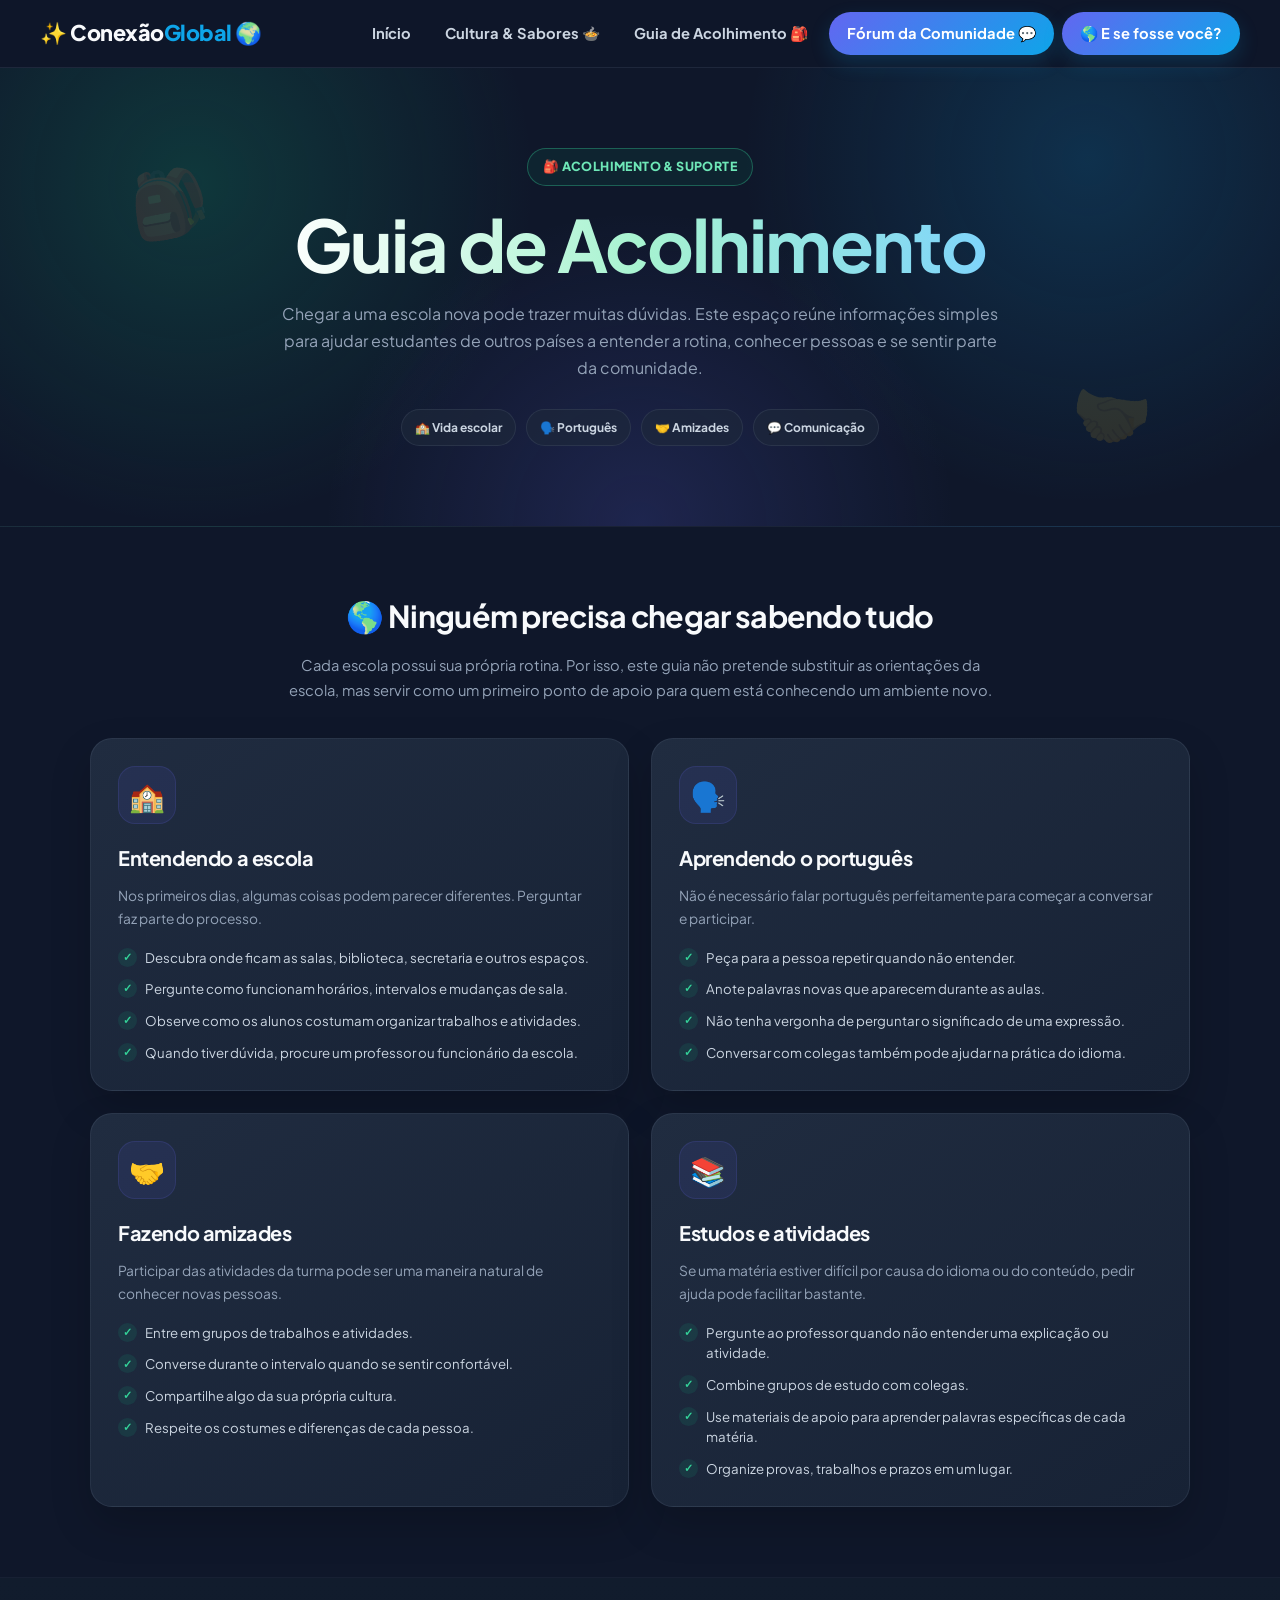
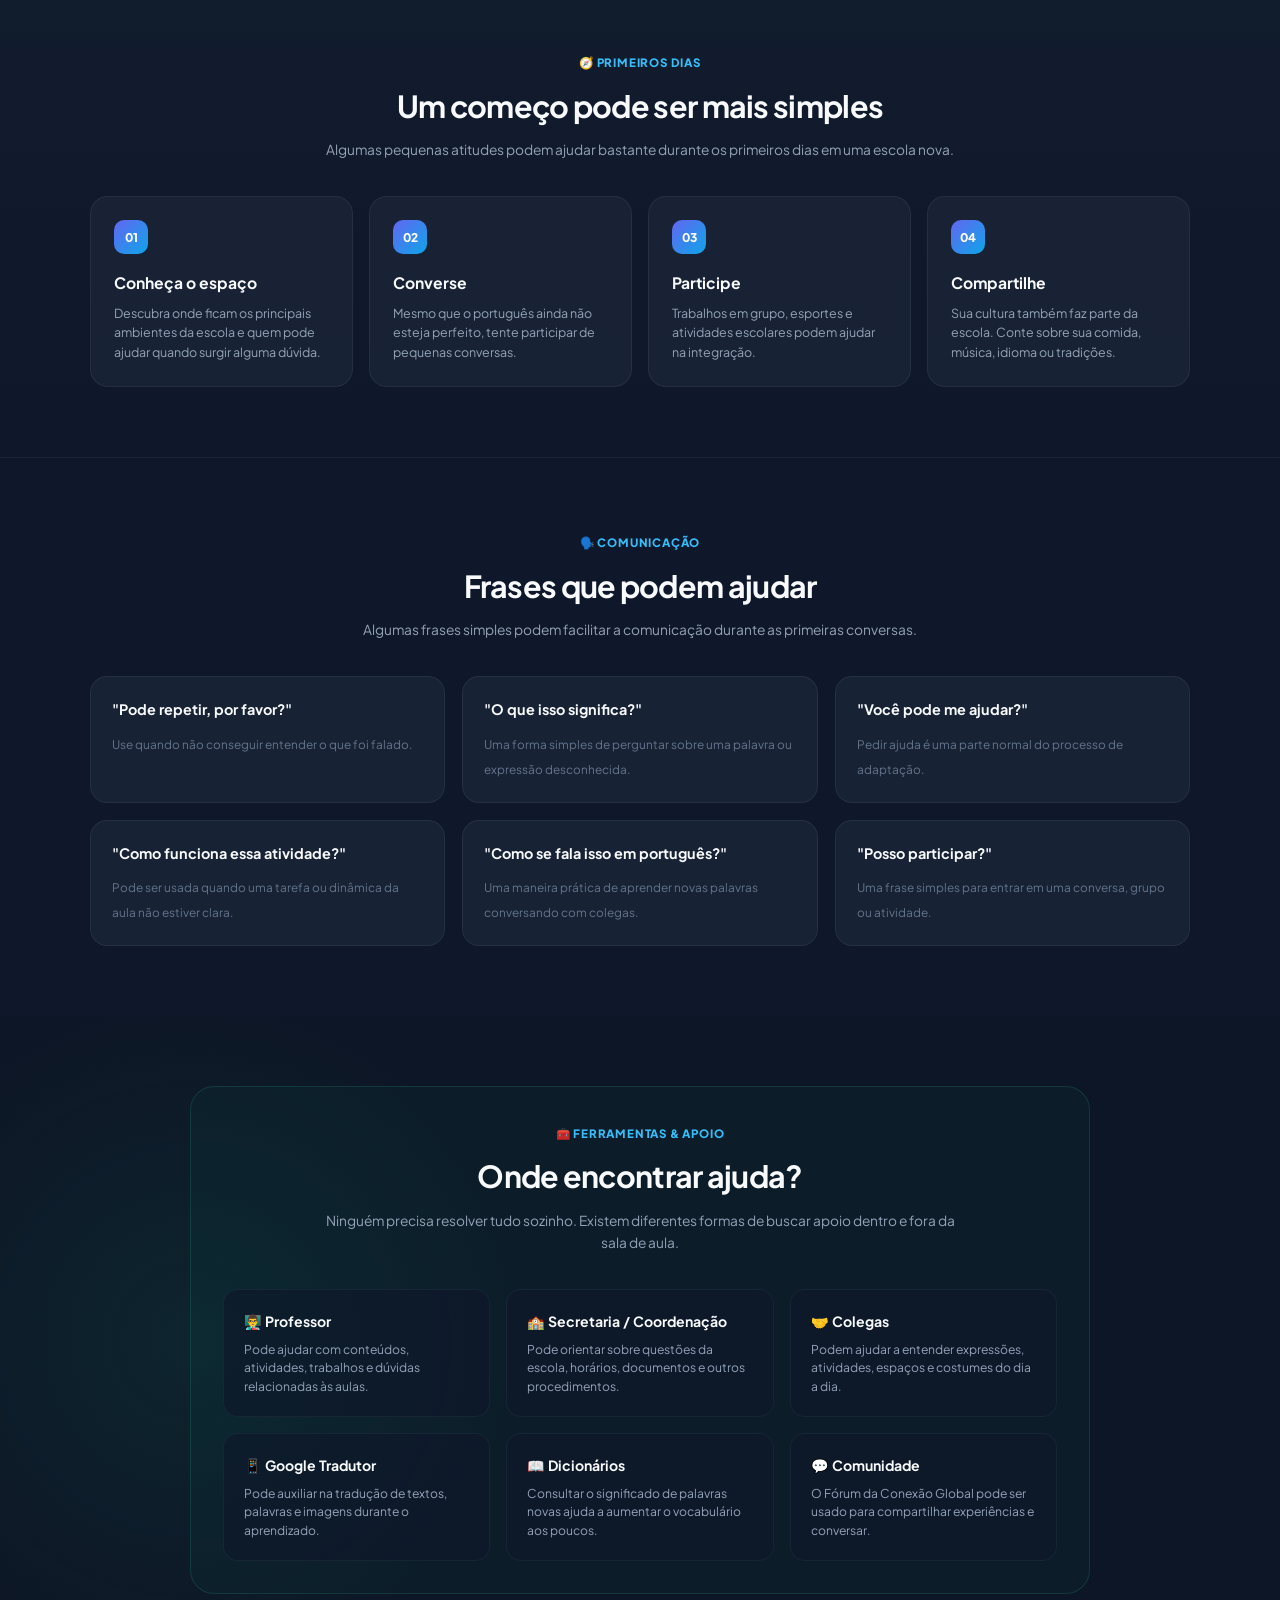
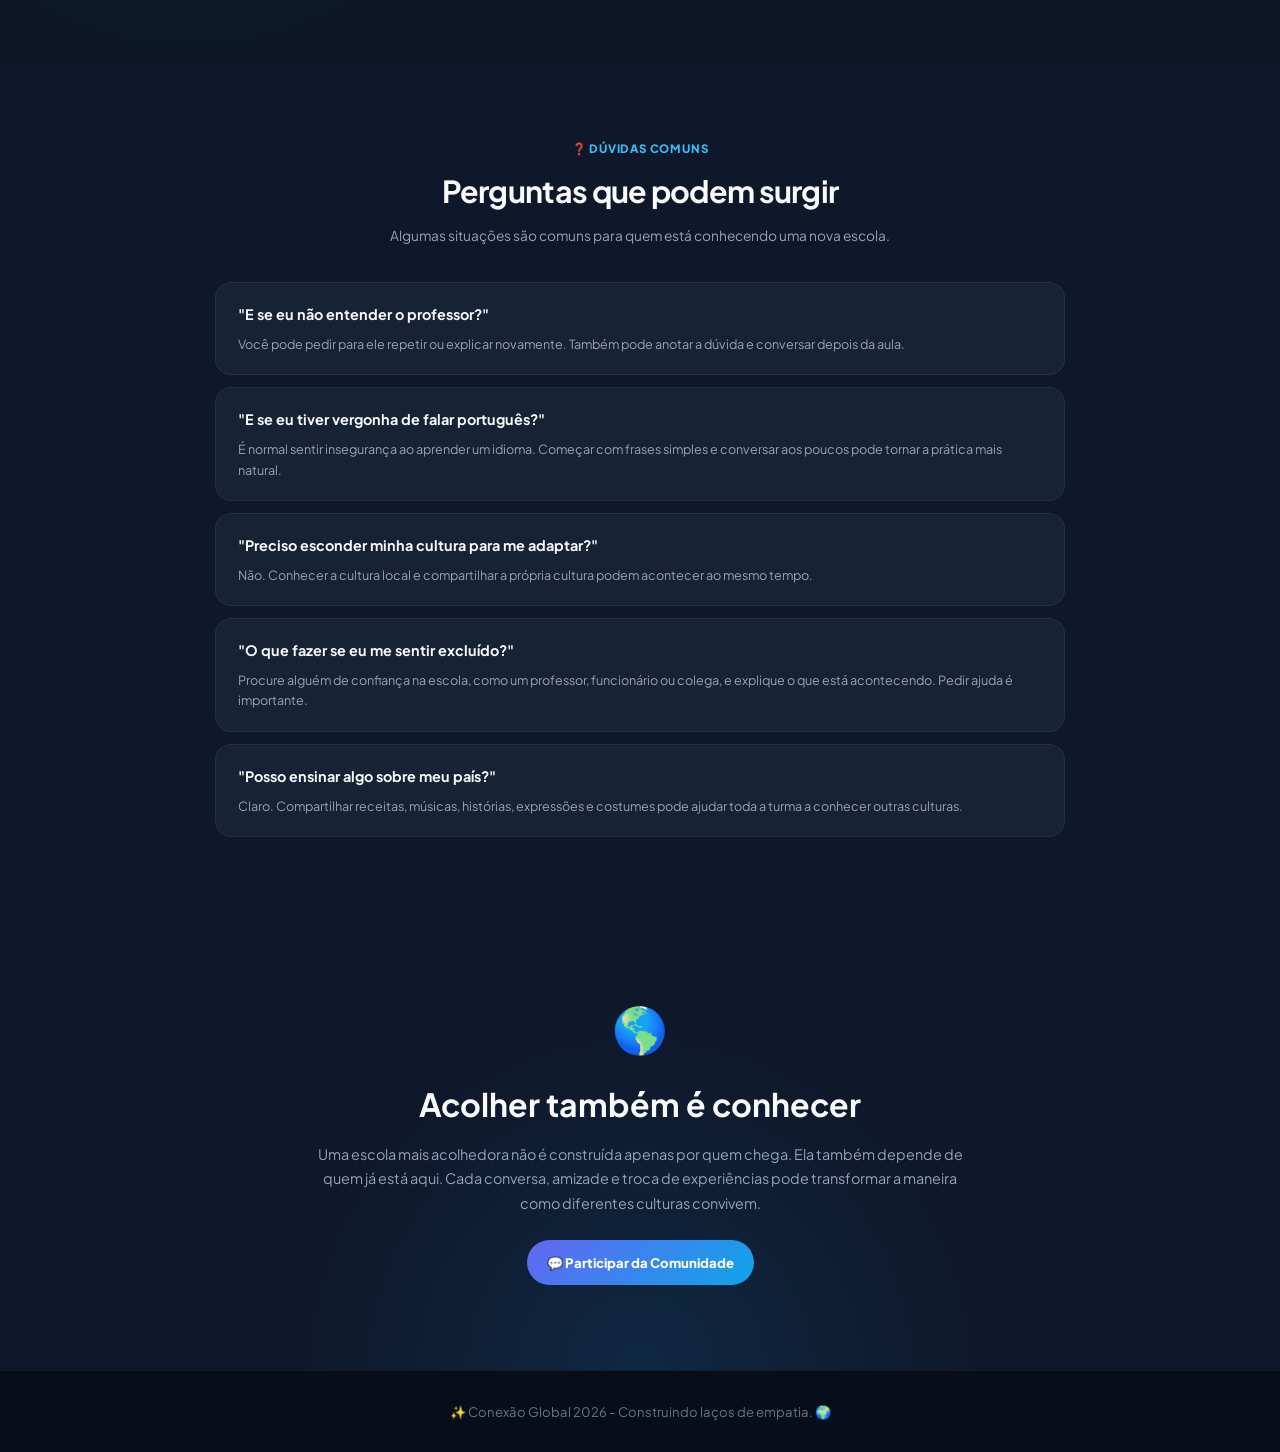
==== site.ciencia2026/acolhimento.html @ c2c811ea "principal" ====
<!DOCTYPE html>
<html lang="pt-BR">

<head>

    <meta charset="UTF-8">

    <meta
        name="viewport"
        content="width=device-width, initial-scale=1.0"
    >

    <title>
        Guia de Acolhimento - Conexão Global
    </title>

    <link
        rel="stylesheet"
        href="style.css"
    >

    <link
        href="https://fonts.googleapis.com/css2?family=Plus+Jakarta+Sans:wght@400;500;600;700;800&display=swap"
        rel="stylesheet"
    >

    <style>

        /* =====================================================
           PÁGINA
           ===================================================== */

        .acolhimento-page {

            overflow-x: hidden;

            overflow-y: auto;

        }


        /* =====================================================
           HERO
           ===================================================== */

        .acolhimento-hero {

            position: relative;

            min-height: 440px;

            display: flex;

            align-items: center;

            justify-content: center;

            text-align: center;

            padding: 80px 20px;

            overflow: hidden;

            background:

                radial-gradient(
                    circle at 15% 25%,
                    rgba(16, 185, 129, 0.20),
                    transparent 30%
                ),

                radial-gradient(
                    circle at 85% 20%,
                    rgba(14, 165, 233, 0.18),
                    transparent 30%
                ),

                radial-gradient(
                    circle at 50% 100%,
                    rgba(99, 102, 241, 0.18),
                    transparent 40%
                ),

                #0f172a;

            border-bottom:
                1px solid rgba(148, 163, 184, 0.08);

        }


        .acolhimento-hero::before {

            content: "🎒";

            position: absolute;

            left: 10%;

            top: 80px;

            font-size: 4rem;

            opacity: 0.12;

            transform: rotate(-12deg);

        }


        .acolhimento-hero::after {

            content: "🤝";

            position: absolute;

            right: 10%;

            bottom: 65px;

            font-size: 4rem;

            opacity: 0.12;

            transform: rotate(10deg);

        }


        .acolhimento-hero-content {

            position: relative;

            z-index: 2;

            max-width: 850px;

        }


        .acolhimento-kicker {

            display: inline-flex;

            align-items: center;

            gap: 7px;

            padding: 8px 15px;

            margin-bottom: 20px;

            border:
                1px solid rgba(52, 211, 153, 0.35);

            border-radius: 999px;

            background:
                rgba(16, 185, 129, 0.08);

            color: #6ee7b7;

            font-size: 0.78rem;

            font-weight: 800;

            letter-spacing: 0.4px;

        }


        .acolhimento-hero h1 {

            margin-bottom: 18px;

            font-size:
                clamp(2.5rem, 6vw, 4.5rem);

            line-height: 1.05;

            letter-spacing: -2px;

            background:

                linear-gradient(
                    90deg,
                    #ffffff,
                    #a7f3d0,
                    #7dd3fc
                );

            -webkit-background-clip: text;

            background-clip: text;

            color: transparent;

        }


        .acolhimento-hero p {

            max-width: 720px;

            margin: 0 auto;

            color: #94a3b8;

            font-size: 1rem;

            line-height: 1.7;

        }


        .hero-tags {

            display: flex;

            justify-content: center;

            flex-wrap: wrap;

            gap: 10px;

            margin-top: 28px;

        }


        .hero-tag {

            padding: 8px 13px;

            border:
                1px solid rgba(148, 163, 184, 0.12);

            border-radius: 999px;

            background:
                rgba(30, 41, 59, 0.65);

            color: #cbd5e1;

            font-size: 0.75rem;

            font-weight: 700;

        }


        /* =====================================================
           INTRO
           ===================================================== */

        .acolhimento-intro {

            padding: 65px 0 35px;

            text-align: center;

        }


        .acolhimento-intro h2 {

            margin-bottom: 12px;

            font-size: 1.9rem;

            letter-spacing: -0.7px;

        }


        .acolhimento-intro p {

            max-width: 720px;

            margin: 0 auto;

            color: #94a3b8;

            font-size: 0.92rem;

            line-height: 1.7;

        }


        /* =====================================================
           GRID PRINCIPAL
           ===================================================== */

        .acolhimento-grid {

            display: grid;

            grid-template-columns:
                repeat(2, 1fr);

            gap: 22px;

            padding-bottom: 70px;

        }


        /* =====================================================
           CARDS
           ===================================================== */

        .acolhimento-card {

            position: relative;

            padding: 27px;

            border:
                1px solid rgba(148, 163, 184, 0.12);

            border-radius: 22px;

            background:

                linear-gradient(
                    145deg,
                    #202c40,
                    #172235
                );

            box-shadow:
                0 18px 40px rgba(0, 0, 0, 0.18);

            transition:
                transform 0.25s ease,
                border-color 0.25s ease,
                box-shadow 0.25s ease;

        }


        .acolhimento-card:hover {

            transform: translateY(-5px);

            border-color:
                rgba(99, 102, 241, 0.30);

            box-shadow:
                0 25px 50px rgba(0, 0, 0, 0.25);

        }


        .card-icon {

            width: 58px;

            height: 58px;

            display: flex;

            align-items: center;

            justify-content: center;

            margin-bottom: 18px;

            border-radius: 17px;

            background:
                rgba(99, 102, 241, 0.10);

            border:
                1px solid rgba(99, 102, 241, 0.15);

            font-size: 1.8rem;

        }


        .acolhimento-card h3 {

            margin-bottom: 10px;

            color: #f8fafc;

            font-size: 1.25rem;

            letter-spacing: -0.4px;

        }


        .acolhimento-card > p {

            margin-bottom: 17px;

            color: #94a3b8;

            font-size: 0.86rem;

            line-height: 1.7;

        }


        /* =====================================================
           LISTAS
           ===================================================== */

        .info-list {

            display: flex;

            flex-direction: column;

            gap: 11px;

            margin: 0;

            padding: 0;

            list-style: none;

        }


        .info-list li {

            position: relative;

            padding-left: 27px;

            color: #cbd5e1;

            font-size: 0.83rem;

            line-height: 1.55;

        }


        .info-list li::before {

            content: "✓";

            position: absolute;

            left: 0;

            top: 0;

            width: 19px;

            height: 19px;

            display: flex;

            align-items: center;

            justify-content: center;

            border-radius: 50%;

            background:
                rgba(16, 185, 129, 0.12);

            color: #34d399;

            font-size: 0.68rem;

            font-weight: 900;

        }


        /* =====================================================
           PRIMEIROS PASSOS
           ===================================================== */

        .passos-section {

            padding: 70px 0;

            background:
                linear-gradient(
                    180deg,
                    #111c2d,
                    #0f172a
                );

            border-top:
                1px solid rgba(148, 163, 184, 0.06);

            border-bottom:
                1px solid rgba(148, 163, 184, 0.06);

        }


        .section-title {

            text-align: center;

            margin-bottom: 35px;

        }


        .section-title span {

            display: inline-block;

            margin-bottom: 9px;

            color: #38bdf8;

            font-size: 0.72rem;

            font-weight: 800;

            letter-spacing: 0.8px;

        }


        .section-title h2 {

            margin-bottom: 9px;

            font-size: 1.9rem;

            letter-spacing: -0.7px;

        }


        .section-title p {

            max-width: 650px;

            margin: 0 auto;

            color: #94a3b8;

            font-size: 0.86rem;

            line-height: 1.6;

        }


        .passos-grid {

            display: grid;

            grid-template-columns:
                repeat(4, 1fr);

            gap: 16px;

        }


        .passo {

            padding: 23px;

            border:
                1px solid rgba(148, 163, 184, 0.10);

            border-radius: 18px;

            background:
                rgba(30, 41, 59, 0.62);

        }


        .passo-numero {

            display: inline-flex;

            align-items: center;

            justify-content: center;

            width: 34px;

            height: 34px;

            margin-bottom: 16px;

            border-radius: 10px;

            background:
                linear-gradient(
                    135deg,
                    #6366f1,
                    #0ea5e9
                );

            color: white;

            font-size: 0.75rem;

            font-weight: 800;

        }


        .passo h3 {

            margin-bottom: 8px;

            color: #f8fafc;

            font-size: 0.98rem;

        }


        .passo p {

            color: #94a3b8;

            font-size: 0.78rem;

            line-height: 1.6;

        }


        /* =====================================================
           FRASES ÚTEIS
           ===================================================== */

        .frases-section {

            padding: 70px 0;

        }


        .frases-grid {

            display: grid;

            grid-template-columns:
                repeat(3, 1fr);

            gap: 17px;

        }


        .frase {

            padding: 21px;

            border-radius: 17px;

            background:
                #172235;

            border:
                1px solid rgba(148, 163, 184, 0.10);

        }


        .frase-portugues {

            display: block;

            margin-bottom: 8px;

            color: #f8fafc;

            font-size: 0.9rem;

            font-weight: 700;

        }


        .frase-explicacao {

            color: #64748b;

            font-size: 0.74rem;

            line-height: 1.5;

        }


        /* =====================================================
           AJUDA
           ===================================================== */

        .ajuda-section {

            padding: 70px 0;

            background:

                radial-gradient(
                    circle at 15% 50%,
                    rgba(16, 185, 129, 0.09),
                    transparent 30%
                ),

                #0d1626;

        }


        .ajuda-box {

            max-width: 900px;

            margin: 0 auto;

            padding: 32px;

            border:
                1px solid rgba(52, 211, 153, 0.15);

            border-radius: 24px;

            background:
                rgba(16, 185, 129, 0.035);

        }


        .ajuda-grid {

            display: grid;

            grid-template-columns:
                repeat(3, 1fr);

            gap: 16px;

            margin-top: 25px;

        }


        .ajuda-item {

            padding: 20px;

            border-radius: 15px;

            background:
                rgba(15, 23, 42, 0.65);

            border:
                1px solid rgba(148, 163, 184, 0.08);

        }


        .ajuda-item strong {

            display: block;

            margin-bottom: 7px;

            color: #f8fafc;

            font-size: 0.88rem;

        }


        .ajuda-item p {

            color: #94a3b8;

            font-size: 0.76rem;

            line-height: 1.55;

        }


        /* =====================================================
           FAQ
           ===================================================== */

        .faq-section {

            padding: 70px 0;

        }


        .faq-list {

            max-width: 850px;

            margin: 0 auto;

            display: flex;

            flex-direction: column;

            gap: 12px;

        }


        .faq-item {

            padding: 20px 22px;

            border:
                1px solid rgba(148, 163, 184, 0.10);

            border-radius: 16px;

            background:
                #172235;

        }


        .faq-item h3 {

            margin-bottom: 8px;

            color: #f8fafc;

            font-size: 0.9rem;

        }


        .faq-item p {

            color: #94a3b8;

            font-size: 0.79rem;

            line-height: 1.6;

        }


        /* =====================================================
           MENSAGEM FINAL
           ===================================================== */

        .acolhimento-final {

            padding: 85px 20px;

            text-align: center;

            background:

                radial-gradient(
                    circle at 50% 100%,
                    rgba(14, 165, 233, 0.12),
                    transparent 45%
                ),

                #0f172a;

        }


        .acolhimento-final-icon {

            font-size: 2.8rem;

            margin-bottom: 15px;

        }


        .acolhimento-final h2 {

            margin-bottom: 12px;

            font-size: 2rem;

        }


        .acolhimento-final p {

            max-width: 650px;

            margin: 0 auto 25px;

            color: #94a3b8;

            font-size: 0.9rem;

            line-height: 1.7;

        }


        .final-button {

            display: inline-flex;

            align-items: center;

            gap: 7px;

            padding: 12px 20px;

            border-radius: 999px;

            background:

                linear-gradient(
                    135deg,
                    #6366f1,
                    #0ea5e9
                );

            color: white;

            text-decoration: none;

            font-size: 0.82rem;

            font-weight: 800;

            transition:
                transform 0.2s ease,
                box-shadow 0.2s ease;

        }


        .final-button:hover {

            transform: translateY(-2px);

            box-shadow:
                0 12px 28px rgba(99, 102, 241, 0.25);

        }


        /* =====================================================
           RESPONSIVO
           ===================================================== */

        @media (max-width: 900px) {

            .passos-grid {

                grid-template-columns:
                    repeat(2, 1fr);

            }


            .frases-grid {

                grid-template-columns:
                    repeat(2, 1fr);

            }


            .ajuda-grid {

                grid-template-columns:
                    1fr;

            }

        }


        @media (max-width: 720px) {

            .acolhimento-hero {

                min-height: 400px;

                padding:
                    65px 20px 70px;

            }


            .acolhimento-hero h1 {

                font-size: 2.7rem;

            }


            .acolhimento-hero::before,
            .acolhimento-hero::after {

                display: none;

            }


            .acolhimento-grid {

                grid-template-columns:
                    1fr;

            }


            .passos-grid {

                grid-template-columns:
                    1fr;

            }


            .frases-grid {

                grid-template-columns:
                    1fr;

            }


            .ajuda-box {

                padding: 22px;

            }

        }


        @media (max-width: 480px) {

            .acolhimento-hero h1 {

                font-size: 2.25rem;

            }


            .acolhimento-hero p {

                font-size: 0.88rem;

            }


            .hero-tags {

                flex-direction: column;

                align-items: center;

            }


            .acolhimento-card {

                padding: 22px;

            }


            .section-title h2 {

                font-size: 1.6rem;

            }

        }

    </style>

</head>


<body class="acolhimento-page">


    <!-- =====================================================
         MENU
         ===================================================== -->

    <header>

        <div class="logo">

            ✨ Conexão<span>Global</span> 🌍

        </div>


        <nav>

    <a href="index.html">
        Início
    </a>

    <a href="cultura.html">
        Cultura & Sabores 🍲
    </a>

    <a href="acolhimento.html">
        Guia de Acolhimento 🎒
    </a>

    <a
        href="comunidade.html"
        class="nav-btn"
    >
        Fórum da Comunidade 💬
    </a>

    <a
        href="experiencia.html"
        class="nav-btn"
    >
        🌎 E se fosse você?
    </a>

</nav>

    </header>



    <!-- =====================================================
         HERO
         ===================================================== -->

    <section class="acolhimento-hero">

        <div class="acolhimento-hero-content">

            <span class="acolhimento-kicker">
                🎒 ACOLHIMENTO & SUPORTE
            </span>


            <h1>
                Guia de Acolhimento
            </h1>


            <p>
                Chegar a uma escola nova pode trazer muitas dúvidas.
                Este espaço reúne informações simples para ajudar
                estudantes de outros países a entender a rotina,
                conhecer pessoas e se sentir parte da comunidade.
            </p>


            <div class="hero-tags">

                <span class="hero-tag">
                    🏫 Vida escolar
                </span>

                <span class="hero-tag">
                    🗣️ Português
                </span>

                <span class="hero-tag">
                    🤝 Amizades
                </span>

                <span class="hero-tag">
                    💬 Comunicação
                </span>

            </div>

        </div>

    </section>



    <!-- =====================================================
         INTRO
         ===================================================== -->

    <section class="acolhimento-intro">

        <div class="container">

            <h2>
                🌎 Ninguém precisa chegar sabendo tudo
            </h2>


            <p>
                Cada escola possui sua própria rotina. Por isso,
                este guia não pretende substituir as orientações
                da escola, mas servir como um primeiro ponto de apoio
                para quem está conhecendo um ambiente novo.
            </p>

        </div>

    </section>



    <!-- =====================================================
         CARDS PRINCIPAIS
         ===================================================== -->

    <main class="container">

        <div class="acolhimento-grid">


            <!-- CARD 1 -->

            <article class="acolhimento-card">

                <div class="card-icon">
                    🏫
                </div>


                <h3>
                    Entendendo a escola
                </h3>


                <p>
                    Nos primeiros dias, algumas coisas podem parecer
                    diferentes. Perguntar faz parte do processo.
                </p>


                <ul class="info-list">

                    <li>
                        Descubra onde ficam as salas, biblioteca,
                        secretaria e outros espaços.
                    </li>

                    <li>
                        Pergunte como funcionam horários,
                        intervalos e mudanças de sala.
                    </li>

                    <li>
                        Observe como os alunos costumam organizar
                        trabalhos e atividades.
                    </li>

                    <li>
                        Quando tiver dúvida, procure um professor
                        ou funcionário da escola.
                    </li>

                </ul>

            </article>



            <!-- CARD 2 -->

            <article class="acolhimento-card">

                <div class="card-icon">
                    🗣️
                </div>


                <h3>
                    Aprendendo o português
                </h3>


                <p>
                    Não é necessário falar português perfeitamente
                    para começar a conversar e participar.
                </p>


                <ul class="info-list">

                    <li>
                        Peça para a pessoa repetir quando não entender.
                    </li>

                    <li>
                        Anote palavras novas que aparecem durante
                        as aulas.
                    </li>

                    <li>
                        Não tenha vergonha de perguntar o significado
                        de uma expressão.
                    </li>

                    <li>
                        Conversar com colegas também pode ajudar
                        na prática do idioma.
                    </li>

                </ul>

            </article>



            <!-- CARD 3 -->

            <article class="acolhimento-card">

                <div class="card-icon">
                    🤝
                </div>


                <h3>
                    Fazendo amizades
                </h3>


                <p>
                    Participar das atividades da turma pode ser uma
                    maneira natural de conhecer novas pessoas.
                </p>


                <ul class="info-list">

                    <li>
                        Entre em grupos de trabalhos e atividades.
                    </li>

                    <li>
                        Converse durante o intervalo quando se sentir
                        confortável.
                    </li>

                    <li>
                        Compartilhe algo da sua própria cultura.
                    </li>

                    <li>
                        Respeite os costumes e diferenças de cada pessoa.
                    </li>

                </ul>

            </article>



            <!-- CARD 4 -->

            <article class="acolhimento-card">

                <div class="card-icon">
                    📚
                </div>


                <h3>
                    Estudos e atividades
                </h3>


                <p>
                    Se uma matéria estiver difícil por causa do idioma
                    ou do conteúdo, pedir ajuda pode facilitar bastante.
                </p>


                <ul class="info-list">

                    <li>
                        Pergunte ao professor quando não entender uma
                        explicação ou atividade.
                    </li>

                    <li>
                        Combine grupos de estudo com colegas.
                    </li>

                    <li>
                        Use materiais de apoio para aprender palavras
                        específicas de cada matéria.
                    </li>

                    <li>
                        Organize provas, trabalhos e prazos em um lugar.
                    </li>

                </ul>

            </article>

        </div>

    </main>



    <!-- =====================================================
         PRIMEIROS PASSOS
         ===================================================== -->

    <section class="passos-section">

        <div class="container">

            <div class="section-title">

                <span>
                    🧭 PRIMEIROS DIAS
                </span>


                <h2>
                    Um começo pode ser mais simples
                </h2>


                <p>
                    Algumas pequenas atitudes podem ajudar bastante
                    durante os primeiros dias em uma escola nova.
                </p>

            </div>


            <div class="passos-grid">


                <div class="passo">

                    <span class="passo-numero">
                        01
                    </span>


                    <h3>
                        Conheça o espaço
                    </h3>


                    <p>
                        Descubra onde ficam os principais ambientes
                        da escola e quem pode ajudar quando surgir
                        alguma dúvida.
                    </p>

                </div>



                <div class="passo">

                    <span class="passo-numero">
                        02
                    </span>


                    <h3>
                        Converse
                    </h3>


                    <p>
                        Mesmo que o português ainda não esteja perfeito,
                        tente participar de pequenas conversas.
                    </p>

                </div>



                <div class="passo">

                    <span class="passo-numero">
                        03
                    </span>


                    <h3>
                        Participe
                    </h3>


                    <p>
                        Trabalhos em grupo, esportes e atividades
                        escolares podem ajudar na integração.
                    </p>

                </div>



                <div class="passo">

                    <span class="passo-numero">
                        04
                    </span>


                    <h3>
                        Compartilhe
                    </h3>


                    <p>
                        Sua cultura também faz parte da escola.
                        Conte sobre sua comida, música, idioma ou tradições.
                    </p>

                </div>


            </div>

        </div>

    </section>



    <!-- =====================================================
         FRASES ÚTEIS
         ===================================================== -->

    <section class="frases-section">

        <div class="container">

            <div class="section-title">

                <span>
                    🗣️ COMUNICAÇÃO
                </span>


                <h2>
                    Frases que podem ajudar
                </h2>


                <p>
                    Algumas frases simples podem facilitar a comunicação
                    durante as primeiras conversas.
                </p>

            </div>


            <div class="frases-grid">


                <div class="frase">

                    <span class="frase-portugues">
                        "Pode repetir, por favor?"
                    </span>


                    <span class="frase-explicacao">
                        Use quando não conseguir entender o que foi falado.
                    </span>

                </div>



                <div class="frase">

                    <span class="frase-portugues">
                        "O que isso significa?"
                    </span>


                    <span class="frase-explicacao">
                        Uma forma simples de perguntar sobre uma palavra
                        ou expressão desconhecida.
                    </span>

                </div>



                <div class="frase">

                    <span class="frase-portugues">
                        "Você pode me ajudar?"
                    </span>


                    <span class="frase-explicacao">
                        Pedir ajuda é uma parte normal do processo de adaptação.
                    </span>

                </div>



                <div class="frase">

                    <span class="frase-portugues">
                        "Como funciona essa atividade?"
                    </span>


                    <span class="frase-explicacao">
                        Pode ser usada quando uma tarefa ou dinâmica
                        da aula não estiver clara.
                    </span>

                </div>



                <div class="frase">

                    <span class="frase-portugues">
                        "Como se fala isso em português?"
                    </span>


                    <span class="frase-explicacao">
                        Uma maneira prática de aprender novas palavras
                        conversando com colegas.
                    </span>

                </div>



                <div class="frase">

                    <span class="frase-portugues">
                        "Posso participar?"
                    </span>


                    <span class="frase-explicacao">
                        Uma frase simples para entrar em uma conversa,
                        grupo ou atividade.
                    </span>

                </div>


            </div>

        </div>

    </section>



    <!-- =====================================================
         APLICATIVOS + APOIO
         ===================================================== -->

    <section class="ajuda-section">

        <div class="container">

            <div class="ajuda-box">

                <div class="section-title">

                    <span>
                        🧰 FERRAMENTAS & APOIO
                    </span>


                    <h2>
                        Onde encontrar ajuda?
                    </h2>


                    <p>
                        Ninguém precisa resolver tudo sozinho.
                        Existem diferentes formas de buscar apoio
                        dentro e fora da sala de aula.
                    </p>

                </div>


                <div class="ajuda-grid">


                    <div class="ajuda-item">

                        <strong>
                            👨‍🏫 Professor
                        </strong>


                        <p>
                            Pode ajudar com conteúdos, atividades,
                            trabalhos e dúvidas relacionadas às aulas.
                        </p>

                    </div>



                    <div class="ajuda-item">

                        <strong>
                            🏫 Secretaria / Coordenação
                        </strong>


                        <p>
                            Pode orientar sobre questões da escola,
                            horários, documentos e outros procedimentos.
                        </p>

                    </div>



                    <div class="ajuda-item">

                        <strong>
                            🤝 Colegas
                        </strong>


                        <p>
                            Podem ajudar a entender expressões,
                            atividades, espaços e costumes do dia a dia.
                        </p>

                    </div>



                    <div class="ajuda-item">

                        <strong>
                            📱 Google Tradutor
                        </strong>


                        <p>
                            Pode auxiliar na tradução de textos,
                            palavras e imagens durante o aprendizado.
                        </p>

                    </div>



                    <div class="ajuda-item">

                        <strong>
                            📖 Dicionários
                        </strong>


                        <p>
                            Consultar o significado de palavras novas
                            ajuda a aumentar o vocabulário aos poucos.
                        </p>

                    </div>



                    <div class="ajuda-item">

                        <strong>
                            💬 Comunidade
                        </strong>


                        <p>
                            O Fórum da Conexão Global pode ser usado
                            para compartilhar experiências e conversar.
                        </p>

                    </div>


                </div>

            </div>

        </div>

    </section>



    <!-- =====================================================
         FAQ
         ===================================================== -->

    <section class="faq-section">

        <div class="container">

            <div class="section-title">

                <span>
                    ❓ DÚVIDAS COMUNS
                </span>


                <h2>
                    Perguntas que podem surgir
                </h2>


                <p>
                    Algumas situações são comuns para quem está
                    conhecendo uma nova escola.
                </p>

            </div>


            <div class="faq-list">


                <div class="faq-item">

                    <h3>
                        "E se eu não entender o professor?"
                    </h3>


                    <p>
                        Você pode pedir para ele repetir ou explicar
                        novamente. Também pode anotar a dúvida e
                        conversar depois da aula.
                    </p>

                </div>



                <div class="faq-item">

                    <h3>
                        "E se eu tiver vergonha de falar português?"
                    </h3>


                    <p>
                        É normal sentir insegurança ao aprender um
                        idioma. Começar com frases simples e conversar
                        aos poucos pode tornar a prática mais natural.
                    </p>

                </div>



                <div class="faq-item">

                    <h3>
                        "Preciso esconder minha cultura para me adaptar?"
                    </h3>


                    <p>
                        Não. Conhecer a cultura local e compartilhar
                        a própria cultura podem acontecer ao mesmo tempo.
                    </p>

                </div>



                <div class="faq-item">

                    <h3>
                        "O que fazer se eu me sentir excluído?"
                    </h3>


                    <p>
                        Procure alguém de confiança na escola, como
                        um professor, funcionário ou colega, e explique
                        o que está acontecendo. Pedir ajuda é importante.
                    </p>

                </div>



                <div class="faq-item">

                    <h3>
                        "Posso ensinar algo sobre meu país?"
                    </h3>


                    <p>
                        Claro. Compartilhar receitas, músicas, histórias,
                        expressões e costumes pode ajudar toda a turma
                        a conhecer outras culturas.
                    </p>

                </div>


            </div>

        </div>

    </section>



    <!-- =====================================================
         MENSAGEM FINAL
         ===================================================== -->

    <section class="acolhimento-final">

        <div class="acolhimento-final-icon">
            🌎
        </div>


        <h2>
            Acolher também é conhecer
        </h2>


        <p>
            Uma escola mais acolhedora não é construída apenas por
            quem chega. Ela também depende de quem já está aqui.
            Cada conversa, amizade e troca de experiências pode
            transformar a maneira como diferentes culturas convivem.
        </p>


        <a
            href="comunidade.html"
            class="final-button"
        >
            💬 Participar da Comunidade
        </a>

    </section>



    <!-- =====================================================
         FOOTER
         ===================================================== -->

    <footer>

        <p>
            ✨ Conexão Global 2026 - Construindo laços de empatia. 🌍
        </p>

    </footer>


</body>

</html>
---- site.ciencia2026/style.css ----
/* =========================================================
   CONEXÃO GLOBAL
   STYLE.CSS COMPLETO
   ========================================================= */


/* =========================================================
   VARIÁVEIS
   ========================================================= */

:root {
    --primary: #6366f1;
    --primary-dark: #4f46e5;
    --secondary: #0ea5e9;
    --accent: #ec4899;

    --bg-main: #0f172a;
    --bg-dark: #0b1120;
    --bg-card: #1e293b;
    --bg-card-light: #243149;

    --text-main: #f8fafc;
    --text-muted: #94a3b8;

    --border: rgba(148, 163, 184, 0.16);

    --success: #10b981;
    --danger: #ef4444;

    --shadow:
        0 20px 50px rgba(0, 0, 0, 0.25);

    --radius: 20px;
}


/* =========================================================
   RESET
   ========================================================= */

* {
    margin: 0;
    padding: 0;
    box-sizing: border-box;
}

html {
    scroll-behavior: smooth;
}

body {
    font-family: "Plus Jakarta Sans", Arial, sans-serif;
    background: var(--bg-main);
    color: var(--text-main);
    line-height: 1.6;
    min-height: 100vh;
}

button,
input,
textarea,
select {
    font-family: inherit;
}

button {
    cursor: pointer;
}

a {
    color: inherit;
    text-decoration: none;
}

img {
    max-width: 100%;
    display: block;
}


/* =========================================================
   SCROLLBAR
   ========================================================= */

::-webkit-scrollbar {
    width: 10px;
}

::-webkit-scrollbar-track {
    background: #080d1a;
}

::-webkit-scrollbar-thumb {
    background: #334155;
    border-radius: 20px;
}

::-webkit-scrollbar-thumb:hover {
    background: #475569;
}


/* =========================================================
   HEADER
   ========================================================= */

header {
    height: 68px;
    width: 100%;

    display: flex;
    align-items: center;
    justify-content: space-between;

    padding: 0 40px;

    background: rgba(15, 23, 42, 0.94);

    border-bottom: 1px solid rgba(148, 163, 184, 0.12);

    position: sticky;
    top: 0;
    z-index: 1000;

    backdrop-filter: blur(14px);
}

.logo {
    font-size: 1.35rem;
    font-weight: 800;
    letter-spacing: -0.5px;
    white-space: nowrap;
}

.logo span {
    color: var(--secondary);
}

nav {
    display: flex;
    align-items: center;
    gap: 8px;
}

nav a {
    color: #cbd5e1;

    font-size: 0.92rem;
    font-weight: 700;

    padding: 9px 13px;

    border-radius: 999px;

    transition:
        color 0.2s ease,
        background 0.2s ease,
        transform 0.2s ease;
}

nav a:hover {
    color: white;
    background: rgba(99, 102, 241, 0.12);
    transform: translateY(-1px);
}

nav .nav-btn {
    color: white;

    background:
        linear-gradient(
            135deg,
            var(--primary),
            var(--secondary)
        );

    padding: 10px 18px;

    box-shadow:
        0 8px 20px rgba(14, 165, 233, 0.18);
}

nav .nav-btn:hover {
    color: white;

    background:
        linear-gradient(
            135deg,
            #5558e8,
            #0797dc
        );

    transform: translateY(-2px);
}


/* =========================================================
   CONTAINERS
   ========================================================= */

.container {
    width: min(1100px, calc(100% - 40px));
    margin: 0 auto;
}

section {
    padding: 80px 0;
}


/* =========================================================
   HERO
   ========================================================= */

.hero {
    min-height: 570px;

    display: flex;
    align-items: center;
    justify-content: center;

    text-align: center;

    padding: 80px 20px;

    background:
        radial-gradient(
            circle at 20% 20%,
            rgba(99, 102, 241, 0.25),
            transparent 35%
        ),
        radial-gradient(
            circle at 80% 30%,
            rgba(14, 165, 233, 0.2),
            transparent 35%
        ),
        radial-gradient(
            circle at 50% 100%,
            rgba(236, 72, 153, 0.12),
            transparent 35%
        ),
        var(--bg-main);
}

.hero-content {
    max-width: 850px;
}

.badge {
    display: inline-flex;
    align-items: center;

    padding: 8px 15px;

    border: 1px solid rgba(99, 102, 241, 0.35);

    border-radius: 999px;

    background: rgba(99, 102, 241, 0.1);

    color: #c7d2fe;

    font-size: 0.85rem;
    font-weight: 700;

    margin-bottom: 22px;
}

.hero h1 {
    font-size: clamp(2.6rem, 6vw, 5rem);

    line-height: 1.05;

    letter-spacing: -2px;

    margin-bottom: 24px;

    background:
        linear-gradient(
            90deg,
            #ffffff,
            #c7d2fe,
            #7dd3fc
        );

    -webkit-background-clip: text;
    background-clip: text;

    color: transparent;
}

.hero p {
    max-width: 720px;

    margin: 0 auto 30px;

    color: var(--text-muted);

    font-size: 1.1rem;
}


/* =========================================================
   BOTÕES
   ========================================================= */

.btn {
    display: inline-flex;

    align-items: center;
    justify-content: center;

    border: none;

    border-radius: 999px;

    padding: 13px 23px;

    font-weight: 800;

    transition:
        transform 0.2s ease,
        box-shadow 0.2s ease,
        background 0.2s ease;
}

.btn:hover {
    transform: translateY(-2px);
}

.btn-primary {
    color: white;

    background:
        linear-gradient(
            135deg,
            var(--primary),
            var(--secondary)
        );

    box-shadow:
        0 10px 28px rgba(99, 102, 241, 0.25);
}

.btn-primary:hover {
    box-shadow:
        0 15px 35px rgba(99, 102, 241, 0.35);
}


/* =========================================================
   TÍTULOS DAS SEÇÕES
   ========================================================= */

.section-header {
    text-align: center;

    margin-bottom: 42px;
}

.section-header h2 {
    font-size: clamp(1.8rem, 4vw, 2.7rem);

    letter-spacing: -1px;

    margin-bottom: 10px;
}

.subtitle {
    color: var(--text-muted);
}

.divider {
    width: 70px;
    height: 4px;

    margin: 16px auto;

    border-radius: 99px;

    background:
        linear-gradient(
            90deg,
            var(--primary),
            var(--secondary)
        );
}

.lead-text {
    max-width: 850px;

    margin: 0 auto;

    text-align: center;

    color: var(--text-muted);

    font-size: 1.05rem;
}


/* =========================================================
   FUNDO CLARO / ALTERNADO
   ========================================================= */

.bg-light {
    background:
        linear-gradient(
            180deg,
            #111827,
            #0f172a
        );
}


/* =========================================================
   PAINEL DE PERGUNTAS
   ========================================================= */

.painel-perguntas {
    width: min(900px, 100%);

    margin: 0 auto;

    padding: 30px;

    border-radius: 24px;

    background:
        linear-gradient(
            145deg,
            #202c40,
            #182337
        );

    border: 1px solid rgba(148, 163, 184, 0.13);

    box-shadow:
        0 25px 60px rgba(0, 0, 0, 0.28);

    overflow: hidden;
}


/* =========================================================
   TOPO DO PAINEL
   ========================================================= */

.painel-topo {
    display: flex;

    align-items: center;
    justify-content: space-between;

    gap: 20px;

    margin-bottom: 25px;

    padding-bottom: 20px;

    border-bottom:
        1px solid rgba(148, 163, 184, 0.12);
}

.painel-topo h3 {
    margin-top: 4px;

    font-size: 1.2rem;

    color: white;
}

.painel-status {
    display: inline-flex;

    align-items: center;

    padding: 5px 10px;

    border-radius: 999px;

    background: rgba(14, 165, 233, 0.1);

    color: #7dd3fc;

    font-size: 0.72rem;

    font-weight: 800;

    letter-spacing: 0.4px;
}


/* =========================================================
   BOTÃO ADICIONAR
   ========================================================= */

.btn-adicionar-pergunta {
    flex-shrink: 0;

    border: 1px solid rgba(129, 140, 248, 0.35);

    border-radius: 12px;

    padding: 11px 16px;

    color: white;

    background:
        linear-gradient(
            135deg,
            rgba(99, 102, 241, 0.9),
            rgba(14, 165, 233, 0.85)
        );

    font-size: 0.88rem;

    font-weight: 800;

    box-shadow:
        0 8px 20px rgba(79, 70, 229, 0.2);

    transition:
        transform 0.2s ease,
        box-shadow 0.2s ease;
}

.btn-adicionar-pergunta:hover {
    transform: translateY(-2px);

    box-shadow:
        0 12px 25px rgba(79, 70, 229, 0.3);
}


/* =========================================================
   LISTA DE PERGUNTAS
   ========================================================= */

.lista-botoes {
    display: flex;

    flex-wrap: wrap;

    gap: 10px;

    margin-bottom: 20px;
}

.btn-pergunta {
    appearance: none;

    border: 1px solid rgba(148, 163, 184, 0.12);

    border-radius: 999px;

    padding: 11px 17px;

    background: rgba(51, 65, 85, 0.5);

    color: #cbd5e1;

    font-size: 0.88rem;

    font-weight: 700;

    transition:
        background 0.2s ease,
        border 0.2s ease,
        color 0.2s ease,
        transform 0.2s ease,
        box-shadow 0.2s ease;
}

.btn-pergunta:hover {
    color: white;

    background: rgba(71, 85, 105, 0.75);

    transform: translateY(-1px);
}

.btn-pergunta.active {
    color: white;

    border-color: rgba(99, 102, 241, 0.5);

    background:
        linear-gradient(
            135deg,
            rgba(99, 102, 241, 0.9),
            rgba(14, 165, 233, 0.75)
        );

    box-shadow:
        0 8px 22px rgba(79, 70, 229, 0.2);
}


/* =========================================================
   ÁREA DE RESPOSTAS
   ========================================================= */

.caixa-respostas {
    display: flex;

    flex-direction: column;

    gap: 12px;

    min-height: 90px;
}

.resposta-item {
    position: relative;

    padding: 22px 24px;

    border-radius: 16px;

    background:
        rgba(15, 23, 42, 0.45);

    border:
        1px solid rgba(148, 163, 184, 0.09);

    animation:
        respostaEntrando 0.25s ease;
}

.resposta-item::before {
    content: "";

    position: absolute;

    left: 0;
    top: 18px;
    bottom: 18px;

    width: 3px;

    border-radius: 99px;

    background:
        linear-gradient(
            180deg,
            var(--primary),
            var(--secondary)
        );
}

.resposta-item p {
    color: #e2e8f0;

    font-size: 0.96rem;

    line-height: 1.7;

    padding-left: 5px;

    font-style: italic;
}

.origem {
    display: inline-flex;

    margin-top: 12px;

    margin-left: 5px;

    padding: 5px 10px;

    border-radius: 8px;

    background: rgba(99, 102, 241, 0.12);

    color: #818cf8;

    font-size: 0.72rem;

    font-weight: 800;
}


/* =========================================================
   BOTÃO EXCLUIR
   ========================================================= */

.btn-excluir-pergunta {
    align-self: flex-start;

    margin-top: 4px;

    border: 1px solid rgba(239, 68, 68, 0.22);

    border-radius: 10px;

    padding: 8px 12px;

    background: rgba(239, 68, 68, 0.08);

    color: #fca5a5;

    font-size: 0.78rem;

    font-weight: 700;

    transition:
        background 0.2s ease,
        color 0.2s ease;
}

.btn-excluir-pergunta:hover {
    background: rgba(239, 68, 68, 0.15);

    color: #fecaca;
}


/* =========================================================
   AVISO DO PAINEL
   ========================================================= */

/*
   IMPORTANTE:
   O aviso começa escondido.
   O JavaScript coloca a classe "visivel"
   quando não existem perguntas.
*/

.painel-aviso {
    display: none;

    margin-top: 18px;

    padding: 15px 18px;

    border-radius: 13px;

    background: rgba(14, 165, 233, 0.07);

    border:
        1px dashed rgba(56, 189, 248, 0.25);

    color: #94a3b8;

    font-size: 0.85rem;

    text-align: center;
}

.painel-aviso.visivel {
    display: block;

    animation:
        respostaEntrando 0.25s ease;
}


/* =========================================================
   MODAL
   ========================================================= */

/*
   ESSA PARTE CORRIGE O PROBLEMA DA SUA FOTO.
   O formulário agora fica sobre a página,
   centralizado e com fundo escuro.
*/

.modal-overlay {
    position: fixed;

    inset: 0;

    width: 100%;
    height: 100%;

    display: none;

    align-items: center;
    justify-content: center;

    padding: 20px;

    background:
        rgba(2, 6, 23, 0.78);

    backdrop-filter: blur(8px);

    z-index: 9999;

    opacity: 0;

    transition:
        opacity 0.2s ease;
}

.modal-overlay.aberto {
    display: flex;

    opacity: 1;
}


/* =========================================================
   CAIXA DO MODAL
   ========================================================= */

.modal-pergunta {
    position: relative;

    width: min(620px, 100%);

    max-height: calc(100vh - 40px);

    overflow-y: auto;

    padding: 32px;

    border-radius: 24px;

    background:
        linear-gradient(
            145deg,
            #1e293b,
            #111827
        );

    border:
        1px solid rgba(148, 163, 184, 0.18);

    box-shadow:
        0 35px 100px rgba(0, 0, 0, 0.55);

    transform:
        translateY(10px)
        scale(0.98);

    animation:
        modalEntrando 0.25s ease forwards;
}

.modal-fechar {
    position: absolute;

    top: 16px;
    right: 16px;

    width: 38px;
    height: 38px;

    display: flex;

    align-items: center;
    justify-content: center;

    border: 1px solid rgba(148, 163, 184, 0.12);

    border-radius: 50%;

    background: rgba(51, 65, 85, 0.55);

    color: #cbd5e1;

    font-size: 1.4rem;

    line-height: 1;

    transition:
        background 0.2s ease,
        color 0.2s ease,
        transform 0.2s ease;
}

.modal-fechar:hover {
    background: rgba(239, 68, 68, 0.15);

    color: #fca5a5;

    transform: rotate(5deg);
}

.modal-kicker {
    display: inline-block;

    margin-bottom: 9px;

    color: #7dd3fc;

    font-size: 0.72rem;

    font-weight: 800;

    letter-spacing: 0.8px;
}

.modal-pergunta h2 {
    padding-right: 45px;

    margin-bottom: 8px;

    font-size: 1.65rem;

    line-height: 1.2;
}

.modal-descricao {
    margin-bottom: 25px;

    color: var(--text-muted);

    font-size: 0.88rem;

    line-height: 1.6;
}


/* =========================================================
   FORMULÁRIO
   ========================================================= */

#formPergunta {
    display: flex;

    flex-direction: column;

    gap: 9px;
}

#formPergunta label {
    margin-top: 7px;

    color: #e2e8f0;

    font-size: 0.82rem;

    font-weight: 700;
}

#formPergunta input,
#formPergunta textarea,
#formPergunta select {
    width: 100%;

    border: 1px solid rgba(148, 163, 184, 0.16);

    border-radius: 12px;

    outline: none;

    background: #0f172a;

    color: #f8fafc;

    font-size: 0.9rem;

    transition:
        border 0.2s ease,
        box-shadow 0.2s ease,
        background 0.2s ease;
}

#formPergunta input,
#formPergunta select {
    height: 46px;

    padding: 0 13px;
}

#formPergunta textarea {
    min-height: 125px;

    padding: 12px 13px;

    resize: vertical;

    line-height: 1.5;
}

#formPergunta input::placeholder,
#formPergunta textarea::placeholder {
    color: #64748b;
}

#formPergunta input:focus,
#formPergunta textarea:focus,
#formPergunta select:focus {
    border-color: rgba(99, 102, 241, 0.75);

    background: #111c31;

    box-shadow:
        0 0 0 3px rgba(99, 102, 241, 0.1);
}


/* =========================================================
   GRID DO FORMULÁRIO
   ========================================================= */

.form-grid {
    display: grid;

    grid-template-columns:
        120px 1fr;

    gap: 15px;

    margin-top: 4px;
}

.form-grid > div {
    display: flex;

    flex-direction: column;

    gap: 9px;
}


/* =========================================================
   AÇÕES DO MODAL
   ========================================================= */

.modal-acoes {
    display: flex;

    justify-content: flex-end;

    gap: 10px;

    margin-top: 18px;

    padding-top: 18px;

    border-top:
        1px solid rgba(148, 163, 184, 0.1);
}

.btn-modal-cancelar,
.btn-modal-publicar {
    border: none;

    border-radius: 11px;

    padding: 11px 17px;

    font-size: 0.85rem;

    font-weight: 800;

    transition:
        transform 0.2s ease,
        background 0.2s ease;
}

.btn-modal-cancelar {
    background: rgba(71, 85, 105, 0.45);

    color: #cbd5e1;
}

.btn-modal-cancelar:hover {
    background: rgba(71, 85, 105, 0.7);

    transform: translateY(-1px);
}

.btn-modal-publicar {
    color: white;

    background:
        linear-gradient(
            135deg,
            var(--primary),
            var(--secondary)
        );

    box-shadow:
        0 8px 20px rgba(99, 102, 241, 0.2);
}

.btn-modal-publicar:hover {
    transform: translateY(-2px);

    box-shadow:
        0 12px 25px rgba(99, 102, 241, 0.3);
}


/* =========================================================
   VÍDEOS
   ========================================================= */

.grid-videos {
    display: grid;

    grid-template-columns:
        repeat(2, 1fr);

    gap: 25px;
}

.video-card {
    overflow: hidden;

    border-radius: var(--radius);

    background: var(--bg-card);

    border:
        1px solid var(--border);

    box-shadow:
        0 15px 35px rgba(0, 0, 0, 0.2);
}

.video-wrapper {
    position: relative;

    width: 100%;

    aspect-ratio: 16 / 9;

    background: #020617;
}

.video-wrapper iframe {
    width: 100%;
    height: 100%;

    border: none;
}

.video-info {
    padding: 20px;
}

.video-info h3 {
    margin-bottom: 7px;

    font-size: 1rem;
}

.video-info p {
    color: var(--text-muted);

    font-size: 0.87rem;
}


/* =========================================================
   MURAL
   ========================================================= */

.bg-gradient-mural {
    background:
        radial-gradient(
            circle at 10% 30%,
            rgba(99, 102, 241, 0.15),
            transparent 35%
        ),
        radial-gradient(
            circle at 90% 70%,
            rgba(14, 165, 233, 0.13),
            transparent 35%
        ),
        #101b2d;
}

.mural {
    display: grid;

    grid-template-columns:
        repeat(2, 1fr);

    gap: 20px;
}

.imigrante-card {
    position: relative;

    padding: 28px;

    border-radius: 20px;

    background: rgba(30, 41, 59, 0.88);

    border: 1px solid rgba(148, 163, 184, 0.1);

    box-shadow:
        0 15px 35px rgba(0, 0, 0, 0.2);

    overflow: hidden;
}

.imigrante-card::before {
    content: "";

    position: absolute;

    left: 0;
    top: 0;

    width: 100%;
    height: 4px;

    background:
        linear-gradient(
            90deg,
            var(--primary),
            var(--secondary)
        );
}

.card-top {
    margin-bottom: 18px;
}

.flag-badge {
    display: inline-flex;

    padding: 6px 12px;

    border-radius: 999px;

    background: rgba(99, 102, 241, 0.1);

    color: #c7d2fe;

    font-size: 0.76rem;

    font-weight: 800;
}

.depoimento {
    color: #dbeafe;

    font-size: 0.95rem;

    line-height: 1.7;

    font-style: italic;

    margin-bottom: 18px;
}

.autor {
    color: #818cf8;

    font-size: 0.72rem;

    font-weight: 800;

    text-transform: uppercase;
}


/* =========================================================
   FOOTER
   ========================================================= */

footer {
    padding: 30px 20px;

    text-align: center;

    background: #080d1a;

    border-top:
        1px solid rgba(148, 163, 184, 0.08);

    color: #64748b;

    font-size: 0.82rem;
}


/* =========================================================
   ANIMAÇÕES
   ========================================================= */

.animate-fade {
    animation:
        fadeIn 0.8s ease both;
}

.animate-up {
    animation:
        subir 0.7s ease both;
}

.animate-hover {
    transition:
        transform 0.25s ease,
        box-shadow 0.25s ease;
}

.animate-hover:hover {
    transform: translateY(-4px);

    box-shadow:
        0 20px 40px rgba(0, 0, 0, 0.25);
}

.pulse-btn {
    animation:
        pulse 2.5s infinite;
}

@keyframes fadeIn {

    from {
        opacity: 0;
    }

    to {
        opacity: 1;
    }

}

@keyframes subir {

    from {
        opacity: 0;
        transform: translateY(20px);
    }

    to {
        opacity: 1;
        transform: translateY(0);
    }

}

@keyframes respostaEntrando {

    from {
        opacity: 0;
        transform: translateY(5px);
    }

    to {
        opacity: 1;
        transform: translateY(0);
    }

}

@keyframes modalEntrando {

    from {
        opacity: 0;
        transform:
            translateY(15px)
            scale(0.97);
    }

    to {
        opacity: 1;
        transform:
            translateY(0)
            scale(1);
    }

}

@keyframes pulse {

    0% {
        box-shadow:
            0 0 0 0 rgba(99, 102, 241, 0.25);
    }

    70% {
        box-shadow:
            0 0 0 12px rgba(99, 102, 241, 0);
    }

    100% {
        box-shadow:
            0 0 0 0 rgba(99, 102, 241, 0);
    }

}


/* =========================================================
   RESPONSIVIDADE
   ========================================================= */

@media (max-width: 900px) {

    header {
        padding: 0 20px;
    }

    nav {
        gap: 3px;
    }

    nav a {
        font-size: 0.8rem;
        padding: 8px 9px;
    }

    nav .nav-btn {
        padding: 9px 12px;
    }

}


@media (max-width: 768px) {

    header {
        height: auto;

        min-height: 68px;

        flex-direction: column;

        gap: 10px;

        padding: 15px 15px;
    }

    nav {
        width: 100%;

        justify-content: center;

        flex-wrap: wrap;
    }

    nav a {
        font-size: 0.75rem;
    }


    section {
        padding: 60px 0;
    }


    .container {
        width: min(
            100% - 24px,
            1100px
        );
    }


    .hero {
        min-height: 500px;

        padding: 60px 15px;
    }


    .hero h1 {
        font-size: 2.7rem;

        letter-spacing: -1px;
    }


    .hero p {
        font-size: 0.95rem;
    }


    .painel-perguntas {
        padding: 20px;

        border-radius: 19px;
    }


    .painel-topo {
        align-items: stretch;

        flex-direction: column;
    }


    .btn-adicionar-pergunta {
        width: 100%;
    }


    .lista-botoes {
        flex-direction: column;
    }


    .btn-pergunta {
        width: 100%;

        text-align: left;
    }


    .form-grid {
        grid-template-columns: 1fr;
    }


    .grid-videos,
    .mural {
        grid-template-columns: 1fr;
    }


    .modal-overlay {
        padding: 12px;
    }


    .modal-pergunta {
        padding: 24px 20px;

        border-radius: 19px;
    }


    .modal-pergunta h2 {
        font-size: 1.35rem;
    }


    .modal-acoes {
        flex-direction: column-reverse;
    }


    .btn-modal-cancelar,
    .btn-modal-publicar {
        width: 100%;
    }

}


@media (max-width: 480px) {

    .logo {
        font-size: 1.1rem;
    }


    nav a {
        font-size: 0.7rem;

        padding: 7px 7px;
    }


    nav .nav-btn {
        padding: 8px 10px;
    }


    .hero h1 {
        font-size: 2.25rem;
    }


    .section-header h2 {
        font-size: 1.7rem;
    }


    .resposta-item {
        padding: 18px;
    }


    .imigrante-card {
        padding: 22px;
    }

}

/* =========================================================
   EXPERIÊNCIA — E SE FOSSE VOCÊ?
   ========================================================= */

.experiencia-page {
    min-height: calc(100vh - 68px);

    display: flex;
    align-items: center;
    justify-content: center;

    padding: 60px 20px;

    background:
        radial-gradient(
            circle at 20% 20%,
            rgba(99, 102, 241, 0.10),
            transparent 35%
        ),
        radial-gradient(
            circle at 80% 80%,
            rgba(14, 165, 233, 0.08),
            transparent 35%
        ),
        var(--bg-main);

    overflow: hidden;
}

.experiencia-container {
    width: 100%;
    max-width: 760px;

    margin: 0 auto;
}

.experiencia-card {
    position: relative;

    padding: 55px 50px 45px;

    text-align: center;

    background: var(--bg-card);

    border:
        1px solid var(--border);

    border-radius: 28px;

    box-shadow: var(--shadow);

    overflow: hidden;

    animation:
        experienciaEntrada 0.6s ease both;
}

.experiencia-card::before {
    content: "";

    position: absolute;

    width: 260px;
    height: 260px;

    top: -150px;
    right: -120px;

    border-radius: 50%;

    background:
        rgba(99, 102, 241, 0.07);

    pointer-events: none;
}

.experiencia-card::after {
    content: "";

    position: absolute;

    width: 220px;
    height: 220px;

    bottom: -140px;
    left: -100px;

    border-radius: 50%;

    background:
        rgba(14, 165, 233, 0.05);

    pointer-events: none;
}


/* =========================================================
   TELAS
   ========================================================= */

.experiencia-tela[hidden] {
    display: none;
}


/* =========================================================
   BADGE
   ========================================================= */

.experiencia-badge {
    position: relative;
    z-index: 1;

    display: inline-flex;

    align-items: center;
    justify-content: center;

    padding: 8px 14px;

    margin-bottom: 22px;

    border:
        1px solid rgba(99, 102, 241, 0.25);

    border-radius: 999px;

    background:
        rgba(99, 102, 241, 0.08);

    color: #c7d2fe;

    font-size: 0.75rem;

    font-weight: 800;

    letter-spacing: 0.08em;
}


/* =========================================================
   TÍTULOS
   ========================================================= */

.experiencia-card h1 {
    position: relative;
    z-index: 1;

    margin: 0 0 18px;

    font-size:
        clamp(2.5rem, 6vw, 4.2rem);

    line-height: 1.05;

    letter-spacing: -0.04em;

    background:
        linear-gradient(
            135deg,
            #ffffff,
            #c7d2fe 45%,
            #7dd3fc
        );

    -webkit-background-clip: text;
    background-clip: text;

    color: transparent;
}

.experiencia-card h2 {
    position: relative;
    z-index: 1;

    margin: 0 0 15px;

    color: var(--text-main);

    font-size:
        clamp(1.8rem, 4vw, 2.5rem);

    line-height: 1.15;

    letter-spacing: -0.02em;
}


/* =========================================================
   TEXTOS
   ========================================================= */

.experiencia-intro {
    position: relative;
    z-index: 1;

    max-width: 600px;

    margin: 0 auto 28px;

    color: var(--text-muted);

    font-size: 1.05rem;

    line-height: 1.7;
}

.experiencia-descricao {
    position: relative;
    z-index: 1;

    max-width: 550px;

    margin: 0 auto 30px;

    color: var(--text-muted);

    font-size: 0.9rem;

    line-height: 1.6;
}


/* =========================================================
   AVISO INICIAL
   ========================================================= */

.experiencia-aviso {
    position: relative;
    z-index: 1;

    display: flex;

    align-items: flex-start;

    gap: 14px;

    max-width: 590px;

    margin: 0 auto 24px;

    padding: 18px 20px;

    text-align: left;

    background:
        rgba(15, 23, 42, 0.55);

    border:
        1px solid rgba(148, 163, 184, 0.13);

    border-radius: 18px;
}

.aviso-icon {
    flex-shrink: 0;

    font-size: 1.5rem;

    line-height: 1;
}

.experiencia-aviso strong {
    display: block;

    margin-bottom: 5px;

    color: var(--text-main);

    font-size: 0.95rem;
}

.experiencia-aviso p {
    margin: 0;

    color: var(--text-muted);

    font-size: 0.9rem;

    line-height: 1.5;
}


/* =========================================================
   BOTÃO PRINCIPAL
   ========================================================= */

.experiencia-btn {
    position: relative;
    z-index: 1;

    display: inline-flex;

    align-items: center;
    justify-content: center;

    gap: 12px;

    min-height: 52px;

    padding: 0 24px;

    border: 0;

    border-radius: 14px;

    background:
        linear-gradient(
            135deg,
            var(--primary),
            var(--secondary)
        );

    color: #ffffff;

    font-family: inherit;

    font-size: 0.95rem;

    font-weight: 800;

    cursor: pointer;

    box-shadow:
        0 10px 30px rgba(99, 102, 241, 0.22);

    transition:
        transform 0.2s ease,
        box-shadow 0.2s ease;
}

.experiencia-btn span {
    font-size: 1.15rem;

    transition:
        transform 0.2s ease;
}

.experiencia-btn:hover {
    transform: translateY(-2px);

    box-shadow:
        0 14px 34px rgba(99, 102, 241, 0.30);
}

.experiencia-btn:hover span {
    transform: translateX(3px);
}

.experiencia-btn:active {
    transform: translateY(0);
}


/* =========================================================
   BOTÃO VOLTAR
   ========================================================= */

.experiencia-voltar {
    position: relative;
    z-index: 1;

    display: block;

    margin: 18px auto 0;

    padding: 6px 10px;

    border: 0;

    background: transparent;

    color: var(--text-muted);

    font-family: inherit;

    font-size: 0.82rem;

    cursor: pointer;

    transition:
        color 0.2s ease;
}

.experiencia-voltar:hover {
    color: var(--text-main);
}


/* =========================================================
   NPCs
   ========================================================= */

.npc-grid {
    position: relative;
    z-index: 1;

    display: grid;

    grid-template-columns:
        repeat(2, 1fr);

    gap: 14px;

    margin-top: 28px;
}

.npc-card {
    display: flex;

    flex-direction: column;

    align-items: flex-start;

    min-height: 180px;

    padding: 22px;

    border:
        1px solid var(--border);

    border-radius: 18px;

    background:
        var(--bg-dark);

    color: var(--text-main);

    font-family: inherit;

    text-align: left;

    cursor: pointer;

    transition:
        transform 0.2s ease,
        border-color 0.2s ease,
        background 0.2s ease,
        box-shadow 0.2s ease;
}

.npc-card:hover {
    transform: translateY(-4px);

    border-color:
        rgba(99, 102, 241, 0.45);

    background:
        var(--bg-card-light);

    box-shadow:
        0 12px 30px rgba(0, 0, 0, 0.18);
}

.npc-card:active {
    transform: translateY(-1px);
}

.npc-icon {
    display: flex;

    align-items: center;
    justify-content: center;

    width: 48px;
    height: 48px;

    margin-bottom: 16px;

    border-radius: 14px;

    background:
        rgba(99, 102, 241, 0.12);

    font-size: 1.5rem;
}

.npc-nome {
    margin-bottom: 7px;

    color: var(--text-main);

    font-size: 1rem;

    font-weight: 800;
}

.npc-desc {
    color: var(--text-muted);

    font-size: 0.82rem;

    line-height: 1.5;
}

.npc-dificuldade {
    margin-top: auto;

    padding-top: 16px;

    color: #a5b4fc;

    font-size: 0.82rem;

    letter-spacing: 2px;
}


/* =========================================================
   DETALHES DO NPC
   ========================================================= */

.npc-detalhe-icon {
    position: relative;
    z-index: 1;

    display: flex;

    align-items: center;
    justify-content: center;

    width: 72px;
    height: 72px;

    margin: 0 auto 18px;

    border-radius: 20px;

    background:
        rgba(99, 102, 241, 0.12);

    font-size: 2rem;
}

.npc-cenario {
    position: relative;
    z-index: 1;

    max-width: 600px;

    margin: 25px auto;

    padding: 20px;

    text-align: left;

    background:
        var(--bg-dark);

    border:
        1px solid var(--border);

    border-radius: 18px;
}

.npc-cenario strong {
    display: block;

    margin-bottom: 8px;

    color: var(--text-main);

    font-size: 0.9rem;
}

.npc-cenario p {
    margin: 0;

    color: var(--text-muted);

    font-size: 0.9rem;

    line-height: 1.6;
}

.npc-acoes {
    position: relative;
    z-index: 1;
}


/* =========================================================
   HISTÓRIA
   ========================================================= */

.historia-progresso {
    position: relative;
    z-index: 1;

    margin: -4px 0 22px;

    color: #818cf8;

    font-size: 0.78rem;

    font-weight: 800;

    letter-spacing: 0.04em;
}

.historia-cenario {
    position: relative;
    z-index: 1;

    margin: 0 auto 25px;

    padding: 22px;

    max-width: 620px;

    text-align: left;

    background:
        var(--bg-dark);

    border:
        1px solid var(--border);

    border-radius: 18px;
}

.historia-cenario p {
    margin: 0;

    color: #e2e8f0;

    font-size: 0.95rem;

    line-height: 1.7;
}

.historia-opcoes {
    position: relative;
    z-index: 1;

    display: flex;

    flex-direction: column;

    gap: 11px;

    max-width: 620px;

    margin: 0 auto;
}

.historia-opcao {
    width: 100%;

    padding: 15px 18px;

    border:
        1px solid var(--border);

    border-radius: 14px;

    background:
        rgba(15, 23, 42, 0.75);

    color: #cbd5e1;

    font-family: inherit;

    font-size: 0.88rem;

    font-weight: 700;

    line-height: 1.5;

    text-align: left;

    cursor: pointer;

    transition:
        transform 0.2s ease,
        background 0.2s ease,
        border-color 0.2s ease,
        color 0.2s ease;
}

.historia-opcao:hover {
    transform: translateX(4px);

    border-color:
        rgba(99, 102, 241, 0.45);

    background:
        rgba(99, 102, 241, 0.10);

    color: white;
}

.historia-opcao:active {
    transform: translateX(2px);
}


/* =========================================================
   FINAL
   ========================================================= */

.final-icon {
    position: relative;
    z-index: 1;

    display: flex;

    align-items: center;
    justify-content: center;

    width: 72px;
    height: 72px;

    margin: 0 auto 18px;

    border-radius: 20px;

    background:
        rgba(99, 102, 241, 0.10);

    font-size: 2rem;
}

.final-reflexao {
    position: relative;
    z-index: 1;

    max-width: 600px;

    margin: 25px auto;

    padding: 20px;

    text-align: left;

    background:
        rgba(15, 23, 42, 0.58);

    border:
        1px solid var(--border);

    border-radius: 18px;
}

.final-reflexao strong {
    display: block;

    margin-bottom: 8px;

    color: var(--text-main);

    font-size: 0.9rem;
}

.final-reflexao p {
    margin: 0;

    color: var(--text-muted);

    font-size: 0.9rem;

    line-height: 1.6;
}

.final-acoes {
    position: relative;
    z-index: 1;
}


/* =========================================================
   ANIMAÇÃO
   ========================================================= */

@keyframes experienciaEntrada {

    from {
        opacity: 0;

        transform:
            translateY(18px);
    }

    to {
        opacity: 1;

        transform:
            translateY(0);
    }

}


/* =========================================================
   EXPERIÊNCIA — CELULAR
   ========================================================= */

@media (max-width: 600px) {

    .experiencia-page {
        min-height:
            calc(100vh - 68px);

        padding:
            35px 14px 45px;
    }

    .experiencia-card {
        padding:
            38px 20px 30px;

        border-radius:
            22px;
    }

    .experiencia-badge {
        margin-bottom:
            18px;

        font-size:
            0.68rem;
    }

    .experiencia-card h1 {
        font-size:
            2.45rem;

        margin-bottom:
            15px;
    }

    .experiencia-card h2 {
        font-size:
            1.75rem;
    }

    .experiencia-intro {
        font-size:
            0.92rem;

        line-height:
            1.6;

        margin-bottom:
            22px;
    }

    .experiencia-aviso {
        padding:
            15px;

        gap:
            11px;

        border-radius:
            15px;
    }

    .aviso-icon {
        font-size:
            1.25rem;
    }

    .experiencia-aviso strong {
        font-size:
            0.88rem;
    }

    .experiencia-aviso p {
        font-size:
            0.82rem;
    }

    .experiencia-descricao {
        font-size:
            0.82rem;

        margin-bottom:
            25px;
    }

    .experiencia-btn {
        width:
            100%;

        min-height:
            50px;
    }

    .experiencia-voltar {
        margin-top:
            15px;
    }


    /* NPCs */

    .npc-grid {
        grid-template-columns:
            1fr;

        gap:
            12px;

        margin-top:
            22px;
    }

    .npc-card {
        min-height:
            145px;

        padding:
            18px;
    }

    .npc-icon {
        width:
            42px;

        height:
            42px;

        margin-bottom:
            12px;

        border-radius:
            12px;

        font-size:
            1.3rem;
    }

    .npc-nome {
        font-size:
            0.95rem;
    }

    .npc-desc {
        font-size:
            0.78rem;
    }

    .npc-dificuldade {
        padding-top:
            12px;

        font-size:
            0.75rem;
    }


    /* Detalhes */

    .npc-detalhe-icon {
        width:
            62px;

        height:
            62px;

        font-size:
            1.7rem;
    }

    .npc-cenario {
        margin:
            20px auto;

        padding:
            16px;
    }

    .npc-cenario p {
        font-size:
            0.84rem;
    }


    /* História */

    .historia-cenario {
        padding:
            17px;

        margin-bottom:
            20px;
    }

    .historia-cenario p {
        font-size:
            0.86rem;

        line-height:
            1.6;
    }

    .historia-opcao {
        padding:
            14px;

        font-size:
            0.82rem;
    }


    /* Final */

    .final-icon {
        width:
            62px;

        height:
            62px;

        font-size:
            1.7rem;
    }

    .final-reflexao {
        padding:
            16px;

        margin:
            20px auto;
    }

    .final-reflexao p {
        font-size:
            0.84rem;
    }

}
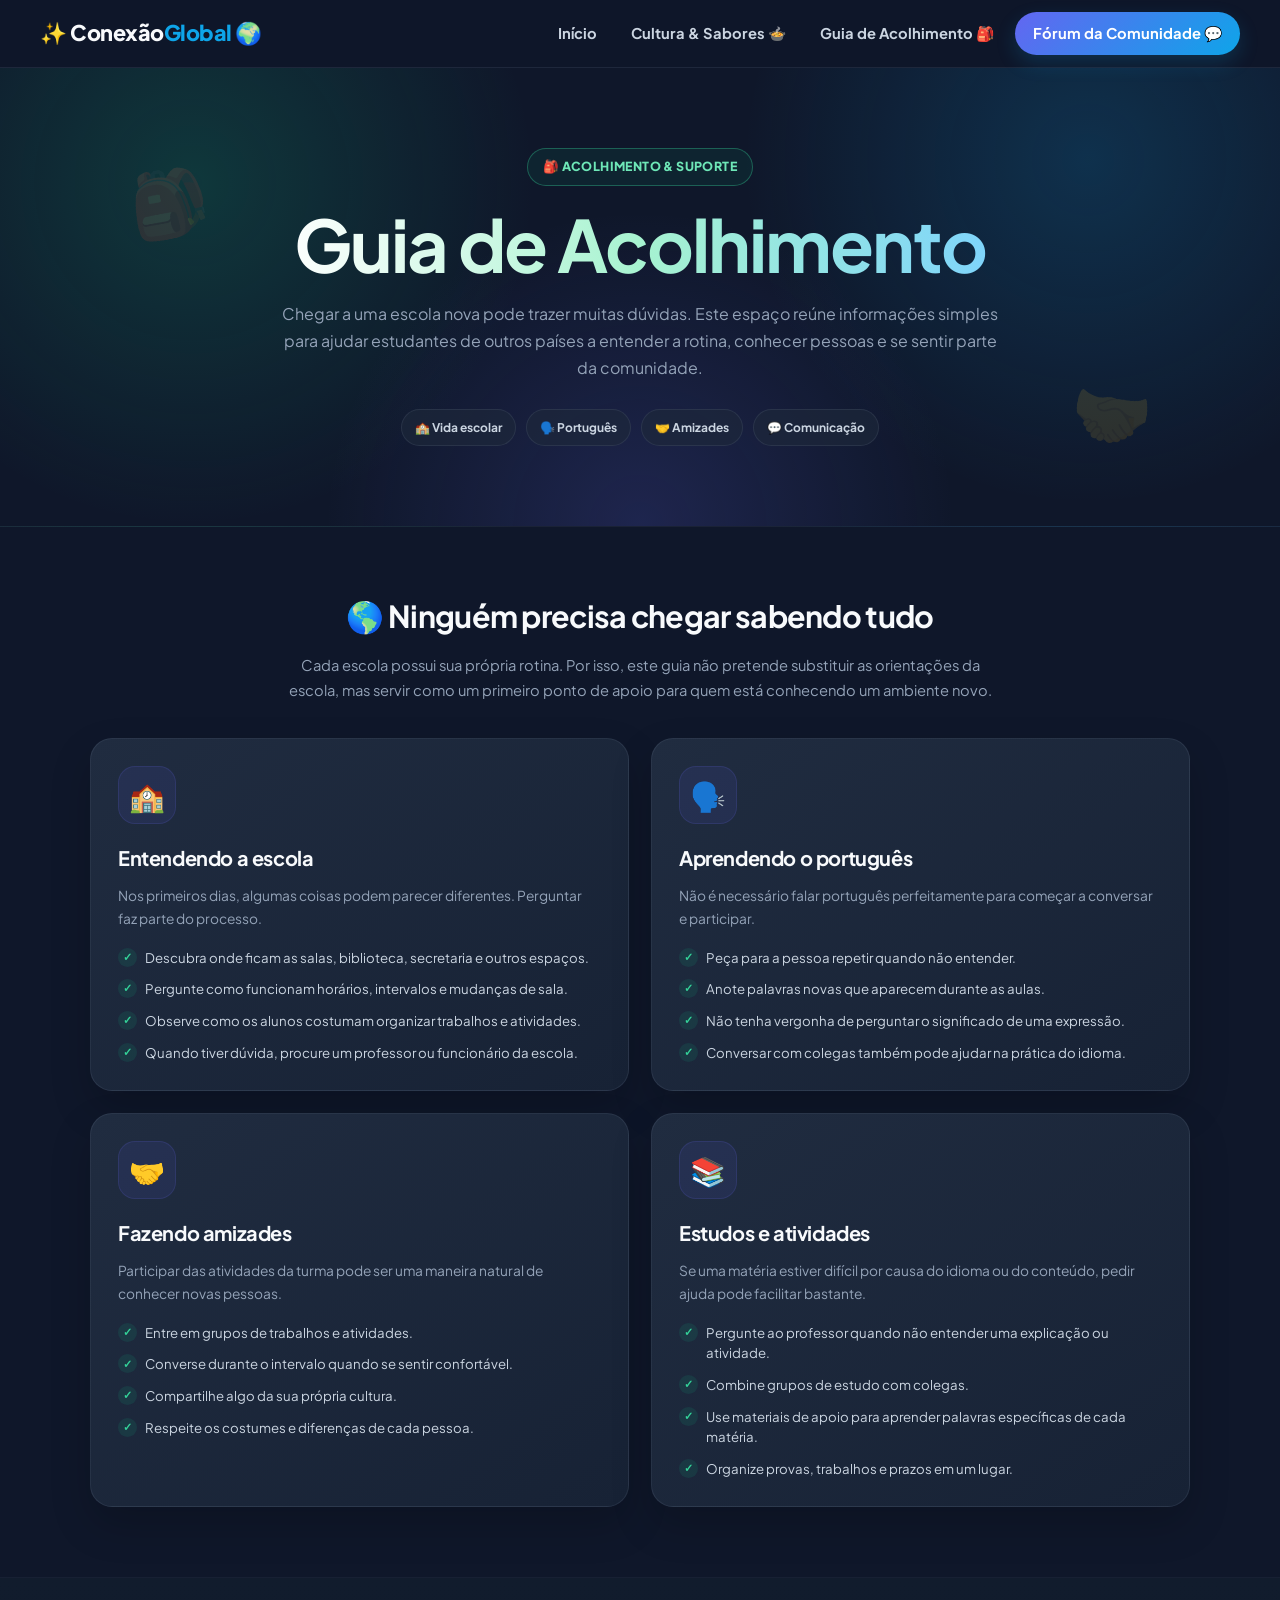
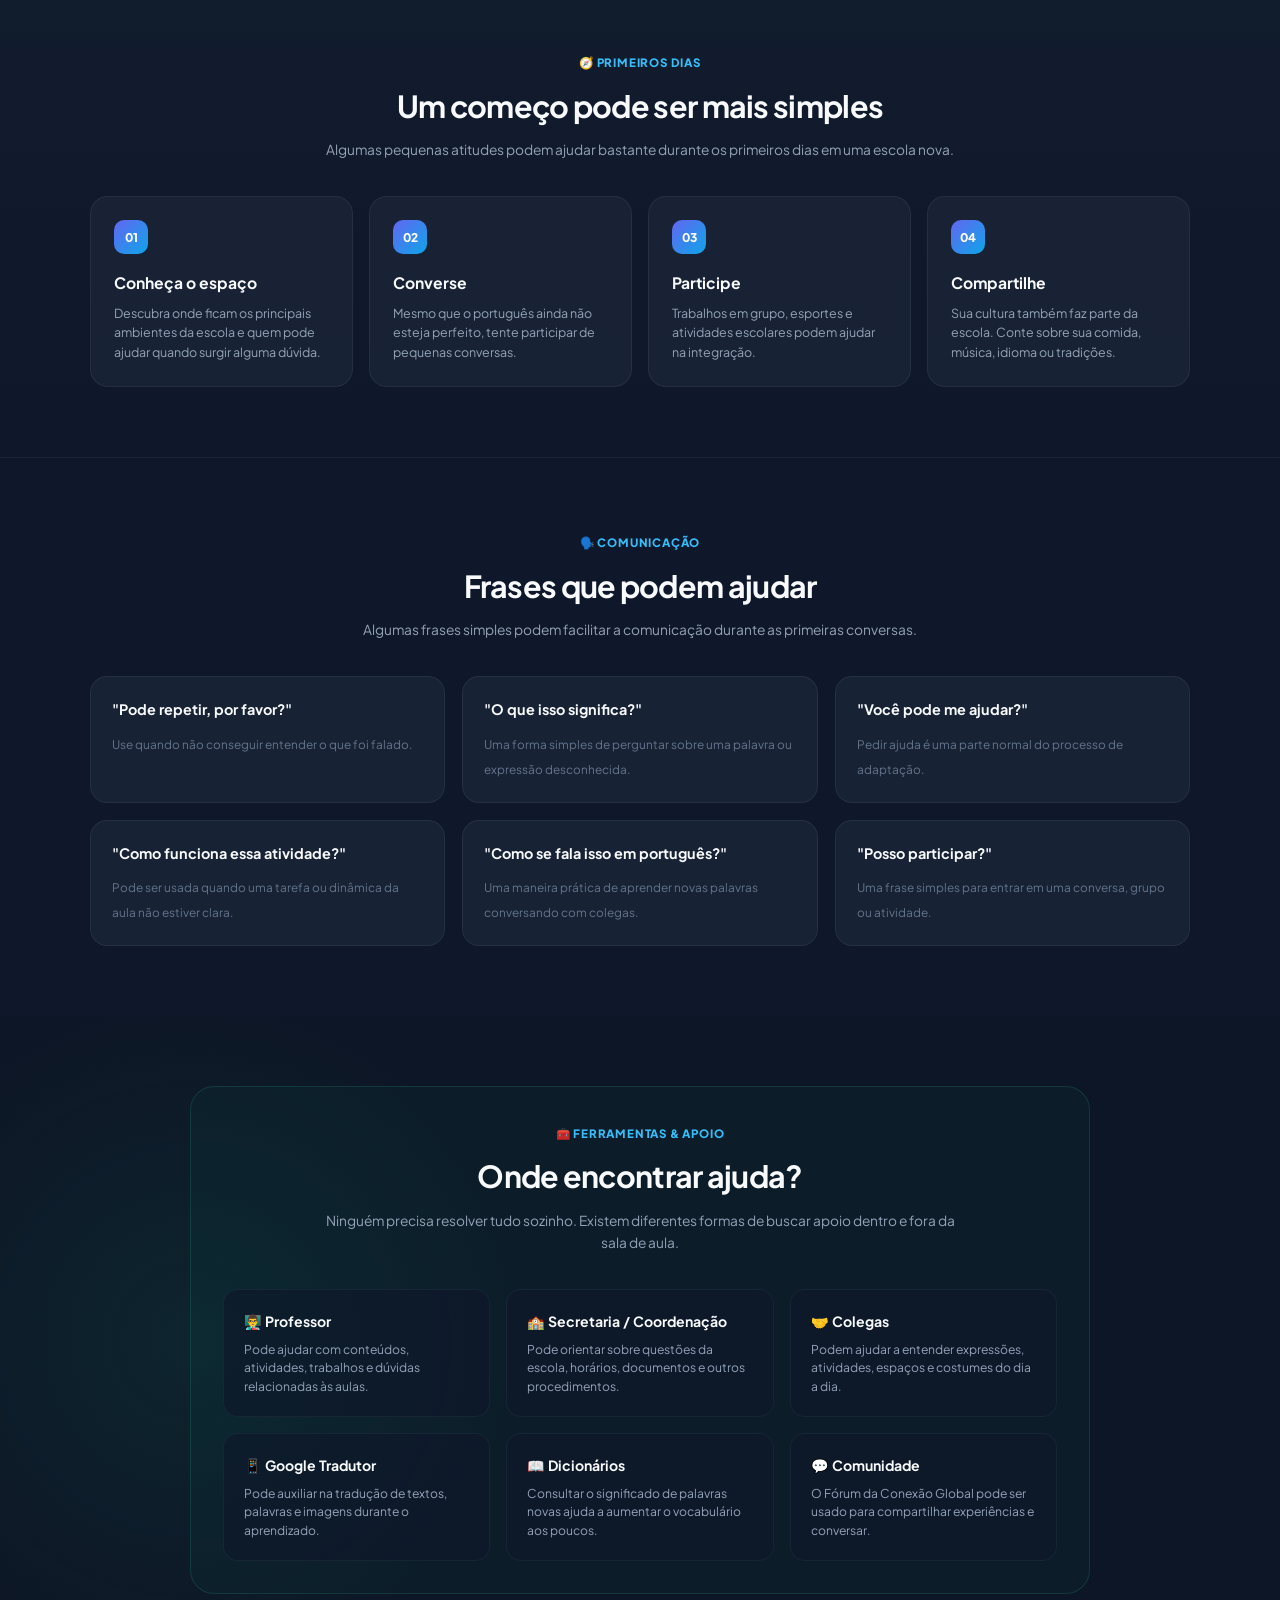
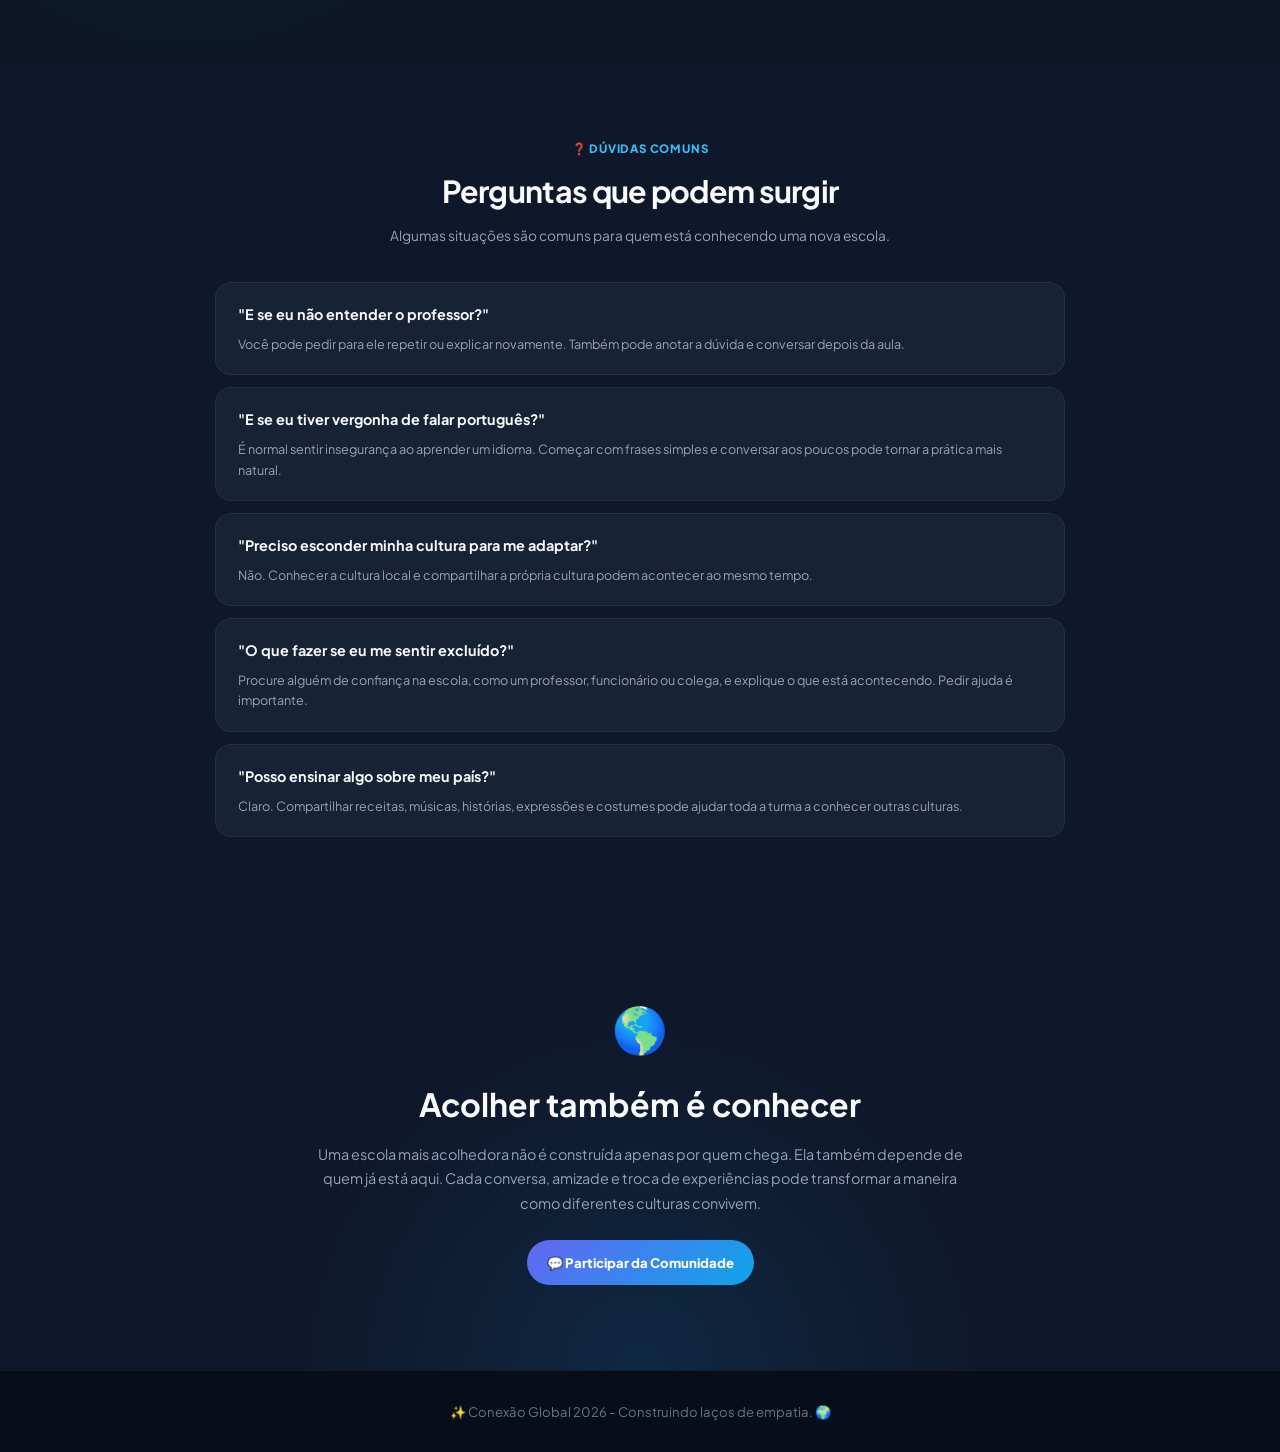
==== commit 27a428ae: "removi o "E se fosse vc"" ====
--- a/site.ciencia2026/acolhimento.html
+++ b/site.ciencia2026/acolhimento.html
@@ -1128,12 +1128,6 @@
         Fórum da Comunidade 💬
     </a>
 
-    <a
-        href="experiencia.html"
-        class="nav-btn"
-    >
-        🌎 E se fosse você?
-    </a>
 
 </nav>
 
--- a/site.ciencia2026/style.css
+++ b/site.ciencia2026/style.css
@@ -2616,4 +2616,589 @@
             0.84rem;
     }
 
+}
+
+/* =========================================================
+   PROGRESSO DA EXPERIÊNCIA
+   ========================================================= */
+
+.experiencia-progresso {
+    position: relative;
+    z-index: 1;
+
+    max-width: 620px;
+
+    margin: 0 auto 28px;
+
+    padding: 18px 20px;
+
+    text-align: left;
+
+    background:
+        rgba(15, 23, 42, 0.58);
+
+    border:
+        1px solid rgba(148, 163, 184, 0.12);
+
+    border-radius: 18px;
+}
+
+.progresso-topo {
+    display: flex;
+
+    align-items: center;
+    justify-content: space-between;
+
+    gap: 15px;
+
+    margin-bottom: 13px;
+}
+
+.progresso-topo > div {
+    display: flex;
+
+    flex-direction: column;
+
+    gap: 3px;
+}
+
+.progresso-label {
+    color: #818cf8;
+
+    font-size: 0.68rem;
+
+    font-weight: 800;
+
+    letter-spacing: 0.08em;
+}
+
+.progresso-topo strong {
+    color: var(--text-main);
+
+    font-size: 0.88rem;
+}
+
+.progresso-porcentagem {
+    color: #7dd3fc;
+
+    font-size: 0.85rem;
+
+    font-weight: 800;
+}
+
+
+/* =========================================================
+   BARRA
+   ========================================================= */
+
+.progresso-barra {
+    width: 100%;
+
+    height: 8px;
+
+    margin-bottom: 16px;
+
+    overflow: hidden;
+
+    border-radius: 999px;
+
+    background:
+        rgba(51, 65, 85, 0.65);
+}
+
+.progresso-barra-preenchida {
+    width: 0%;
+
+    height: 100%;
+
+    border-radius: inherit;
+
+    background:
+        linear-gradient(
+            90deg,
+            var(--primary),
+            var(--secondary)
+        );
+
+    transition:
+        width 0.45s ease;
+}
+
+
+/* =========================================================
+   LISTA DE PROGRESSO
+   ========================================================= */
+
+.progresso-lista {
+    display: grid;
+
+    grid-template-columns:
+        repeat(2, 1fr);
+
+    gap: 8px;
+}
+
+.progresso-item {
+    display: flex;
+
+    align-items: center;
+
+    gap: 8px;
+
+    padding: 8px 10px;
+
+    border-radius: 10px;
+
+    background:
+        rgba(51, 65, 85, 0.28);
+
+    color: #64748b;
+
+    font-size: 0.75rem;
+
+    font-weight: 700;
+
+    transition:
+        color 0.25s ease,
+        background 0.25s ease;
+}
+
+.progresso-status {
+    font-size: 0.78rem;
+}
+
+.progresso-item.concluido {
+    background:
+        rgba(16, 185, 129, 0.08);
+
+    color: #a7f3d0;
+}
+
+
+/* =========================================================
+   FINAL GERAL
+   ========================================================= */
+
+.final-geral-icon {
+    position: relative;
+    z-index: 1;
+
+    display: flex;
+
+    align-items: center;
+    justify-content: center;
+
+    width: 82px;
+    height: 82px;
+
+    margin: 0 auto 20px;
+
+    border-radius: 24px;
+
+    background:
+        linear-gradient(
+            135deg,
+            rgba(99, 102, 241, 0.15),
+            rgba(14, 165, 233, 0.12)
+        );
+
+    border:
+        1px solid rgba(99, 102, 241, 0.18);
+
+    font-size: 2.2rem;
+
+    box-shadow:
+        0 12px 30px rgba(0, 0, 0, 0.16);
+}
+
+.final-geral-texto {
+    position: relative;
+    z-index: 1;
+
+    max-width: 620px;
+
+    margin: 25px auto 28px;
+
+    text-align: left;
+}
+
+.final-geral-texto p {
+    margin-bottom: 15px;
+
+    color: #cbd5e1;
+
+    font-size: 0.92rem;
+
+    line-height: 1.7;
+}
+
+.final-geral-destaque {
+    display: flex;
+
+    flex-direction: column;
+
+    gap: 5px;
+
+    margin: 22px 0;
+
+    padding: 18px 20px;
+
+    border-left:
+        3px solid var(--secondary);
+
+    border-radius: 0 14px 14px 0;
+
+    background:
+        rgba(14, 165, 233, 0.07);
+}
+
+.final-geral-destaque strong {
+    color: var(--text-main);
+
+    font-size: 0.9rem;
+
+    line-height: 1.5;
+}
+
+.final-geral-destaque span {
+    color: var(--text-muted);
+
+    font-size: 0.84rem;
+
+    line-height: 1.5;
+}
+
+.final-geral-frase {
+    margin: 24px 0;
+
+    text-align: center;
+
+    color: #c7d2fe;
+
+    font-size: 1rem;
+
+    font-weight: 800;
+
+    letter-spacing: 0.08em;
+}
+
+.final-geral-pergunta {
+    margin-bottom: 0 !important;
+
+    text-align: center;
+
+    color: #7dd3fc !important;
+
+    font-size: 1rem !important;
+
+    font-weight: 800;
+}
+
+
+/* =========================================================
+   PROGRESSO — CELULAR
+   ========================================================= */
+
+@media (max-width: 600px) {
+
+    .experiencia-progresso {
+        padding:
+            15px;
+
+        margin-bottom:
+            22px;
+
+        border-radius:
+            15px;
+    }
+
+    .progresso-topo {
+        align-items:
+            flex-start;
+    }
+
+    .progresso-topo strong {
+        font-size:
+            0.8rem;
+    }
+
+    .progresso-label {
+        font-size:
+            0.62rem;
+    }
+
+    .progresso-porcentagem {
+        font-size:
+            0.78rem;
+    }
+
+    .progresso-lista {
+        grid-template-columns:
+            1fr;
+
+        gap:
+            6px;
+    }
+
+    .progresso-item {
+        padding:
+            7px 9px;
+
+        font-size:
+            0.72rem;
+    }
+
+
+    /* Final geral */
+
+    .final-geral-icon {
+        width:
+            68px;
+
+        height:
+            68px;
+
+        margin-bottom:
+            17px;
+
+        border-radius:
+            20px;
+
+        font-size:
+            1.8rem;
+    }
+
+    .final-geral-texto {
+        margin-top:
+            20px;
+    }
+
+    .final-geral-texto p {
+        font-size:
+            0.84rem;
+
+        line-height:
+            1.6;
+
+        margin-bottom:
+            13px;
+    }
+
+    .final-geral-destaque {
+        margin:
+            18px 0;
+
+        padding:
+            15px;
+    }
+
+    .final-geral-destaque strong {
+        font-size:
+            0.84rem;
+    }
+
+    .final-geral-destaque span {
+        font-size:
+            0.78rem;
+    }
+
+    .final-geral-frase {
+        font-size:
+            0.88rem;
+
+        margin:
+            20px 0;
+    }
+
+    .final-geral-pergunta {
+        font-size:
+            0.9rem !important;
+    }
+
+}
+
+/* =========================================================
+   NARRAÇÃO — E SE FOSSE VOCÊ?
+   ========================================================= */
+
+.texto-com-audio {
+    display: flex;
+
+    align-items: center;
+    justify-content: space-between;
+
+    gap: 12px;
+
+    margin-bottom: 10px;
+}
+
+.texto-com-audio strong {
+    margin: 0 !important;
+
+    color: var(--text-main);
+
+    font-size: 0.9rem;
+}
+
+
+/* =========================================================
+   BOTÃO DE SOM
+   ========================================================= */
+
+.audio-btn {
+    position: relative;
+    z-index: 2;
+
+    flex-shrink: 0;
+
+    min-width: 96px;
+    height: 38px;
+
+    display: inline-flex;
+
+    align-items: center;
+    justify-content: center;
+
+    gap: 7px;
+
+    padding: 0 12px;
+
+    border:
+        1px solid rgba(255, 255, 255, 0.24);
+
+    border-radius: 20px;
+
+    background:
+        rgba(255, 255, 255, 0.08);
+
+    color: var(--text-main);
+
+    font-family: inherit;
+
+    font-size: 0.82rem;
+
+    font-weight: 700;
+
+    cursor: pointer;
+
+    box-shadow: none;
+
+    transition:
+        transform 0.2s ease,
+        background 0.2s ease,
+        border-color 0.2s ease,
+        box-shadow 0.2s ease,
+        opacity 0.2s ease;
+}
+
+.audio-icone {
+    font-size: 1rem;
+
+    line-height: 1;
+}
+
+.audio-legenda {
+    line-height: 1;
+
+    white-space: nowrap;
+}
+
+
+/* =========================================================
+   NARRAÇÃO ATIVADA
+   ========================================================= */
+
+.audio-btn[aria-pressed="true"] {
+    border-color:
+        rgba(125, 211, 252, 0.55);
+
+    background:
+        rgba(14, 165, 233, 0.12);
+}
+
+
+/* =========================================================
+   HOVER
+   ========================================================= */
+
+.audio-btn:hover {
+    transform:
+        translateY(-1px);
+
+    background:
+        rgba(255, 255, 255, 0.14);
+
+    border-color:
+        rgba(255, 255, 255, 0.38);
+
+    box-shadow:
+        0 4px 12px rgba(0, 0, 0, 0.16);
+}
+
+
+/* =========================================================
+   CLIQUE
+   ========================================================= */
+
+.audio-btn:active {
+    transform:
+        translateY(0);
+}
+
+
+/* =========================================================
+   NARRAÇÃO DESATIVADA
+   ========================================================= */
+
+.audio-btn[aria-pressed="false"] {
+    opacity: 0.8;
+
+    background:
+        rgba(255, 255, 255, 0.06);
+
+    border-color:
+        rgba(255, 255, 255, 0.18);
+
+    box-shadow: none;
+}
+
+
+/* =========================================================
+   ACESSIBILIDADE — TECLADO
+   ========================================================= */
+
+.audio-btn:focus-visible {
+    outline:
+        2px solid #7dd3fc;
+
+    outline-offset:
+        3px;
+}
+
+
+/* =========================================================
+   CELULAR
+   ========================================================= */
+
+@media (max-width: 600px) {
+
+    .audio-btn {
+        min-width:
+            88px;
+
+        height:
+            36px;
+
+        padding:
+            0 10px;
+
+        font-size:
+            0.78rem;
+    }
+
+    .audio-icone {
+        font-size:
+            0.95rem;
+    }
+
 }
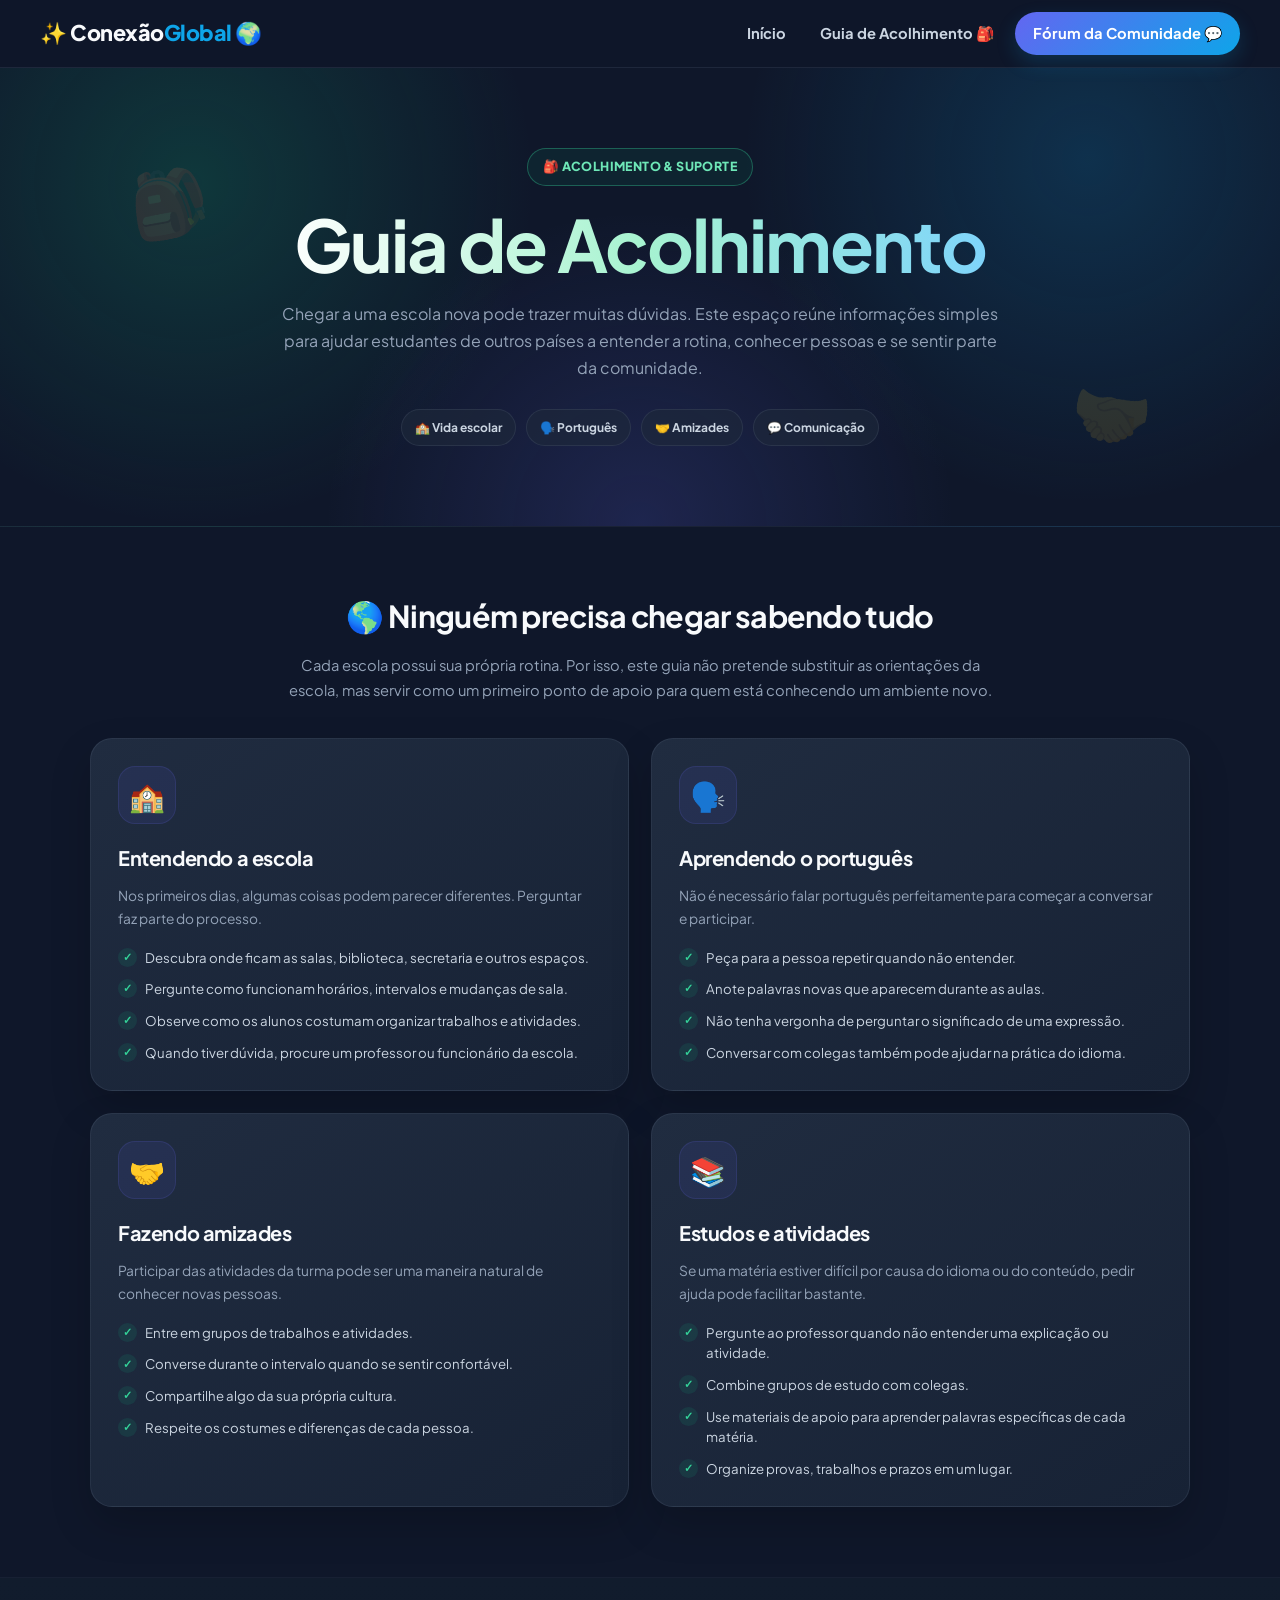
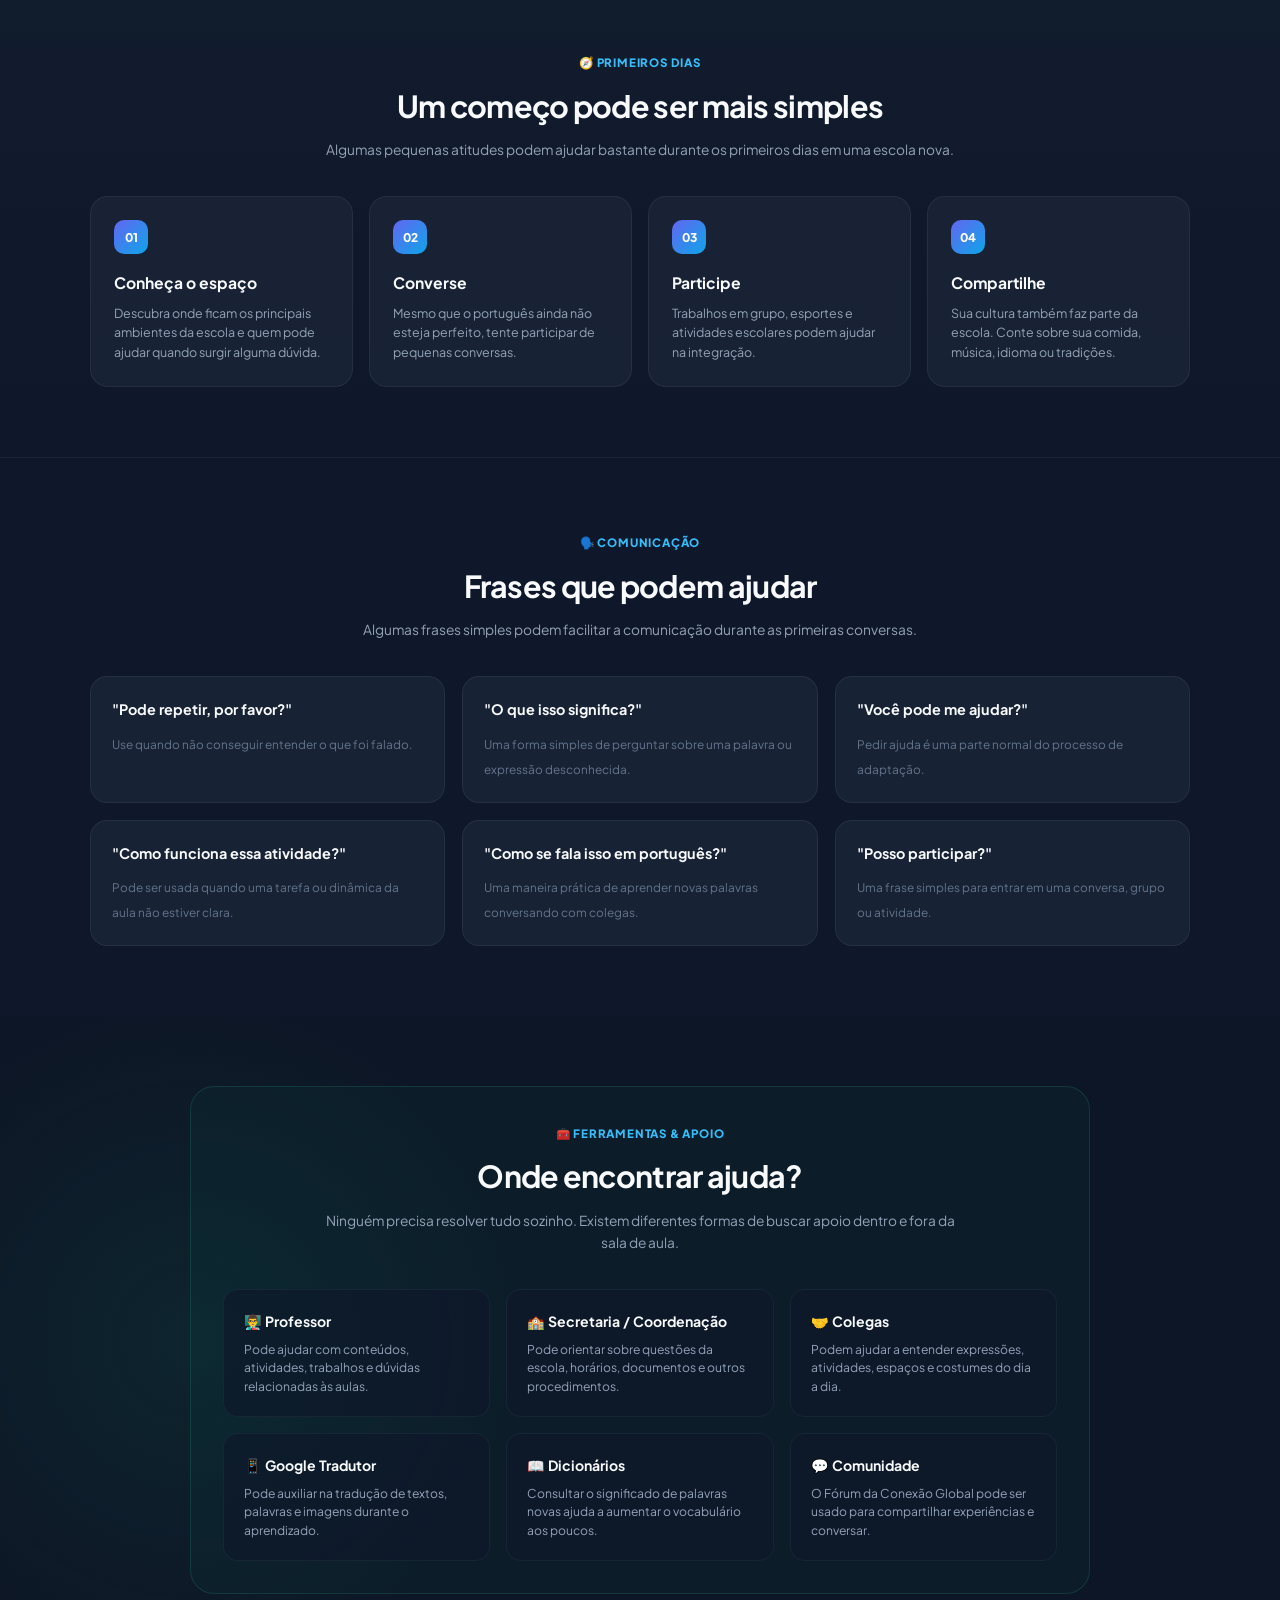
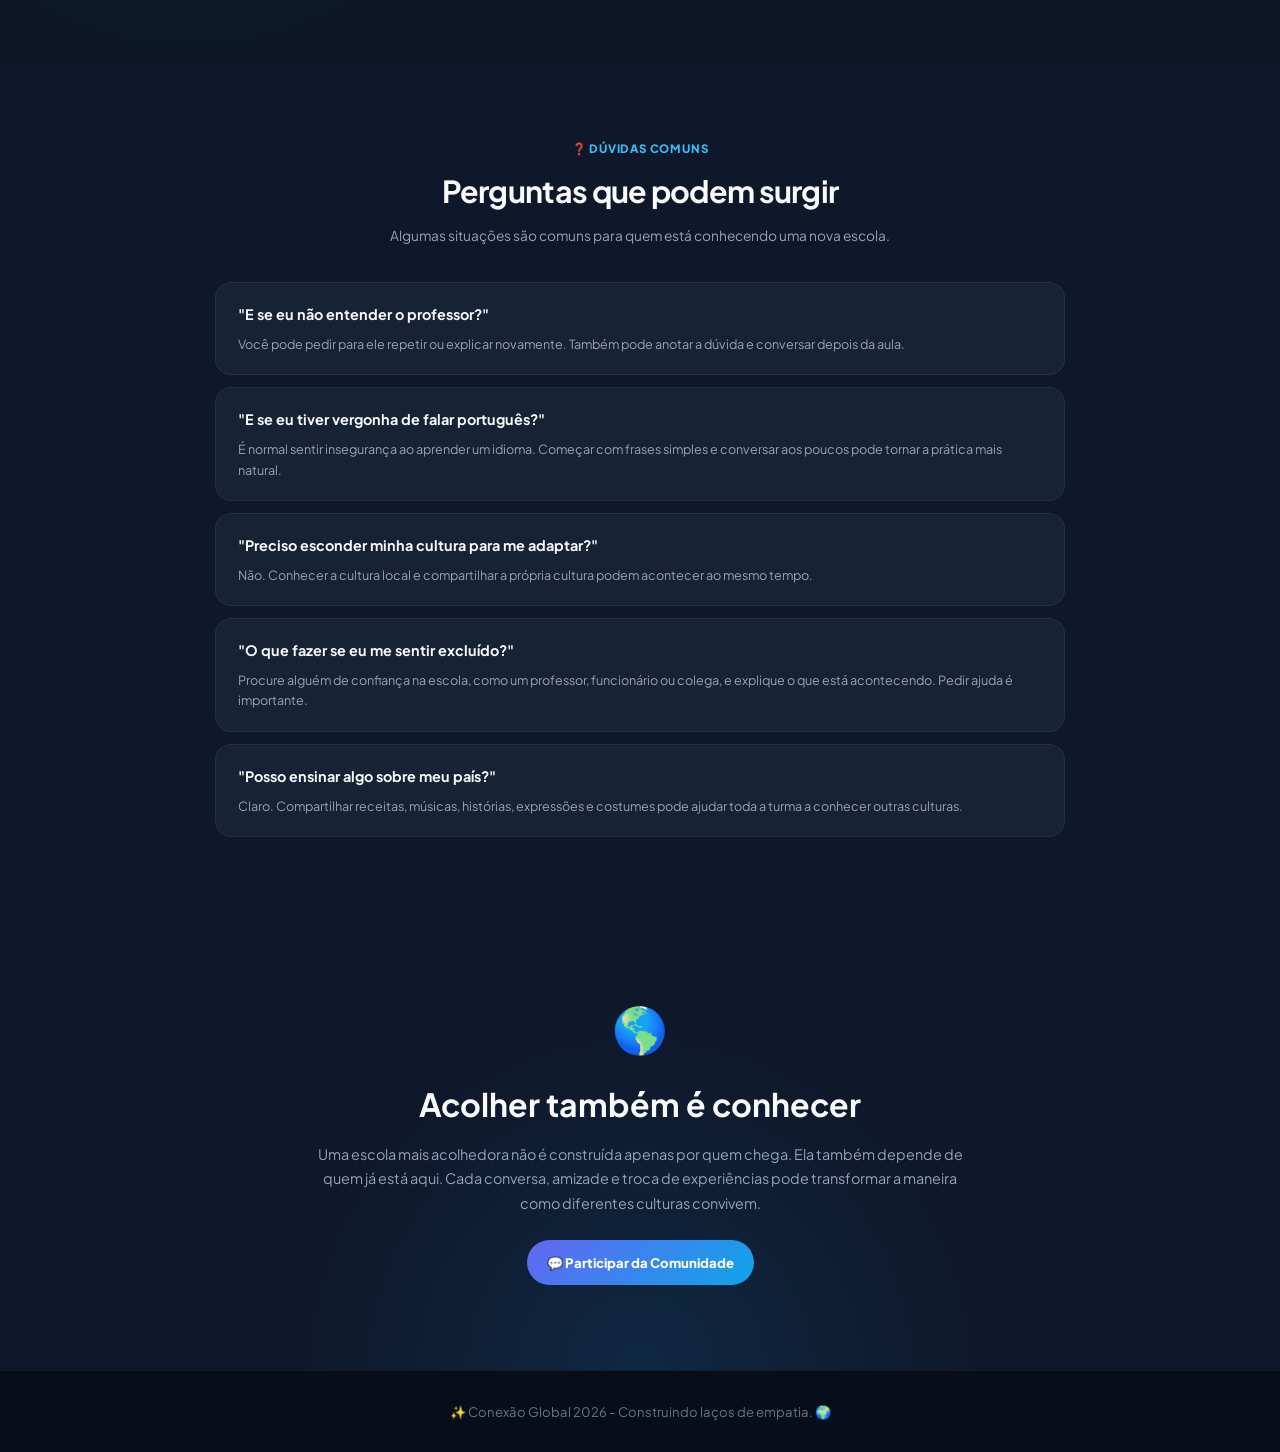
==== commit aa7f1f53: "removi o culturas e sabores" ====
--- a/site.ciencia2026/acolhimento.html
+++ b/site.ciencia2026/acolhimento.html
@@ -1113,10 +1113,6 @@
         Início
     </a>
 
-    <a href="cultura.html">
-        Cultura & Sabores 🍲
-    </a>
-
     <a href="acolhimento.html">
         Guia de Acolhimento 🎒
     </a>
